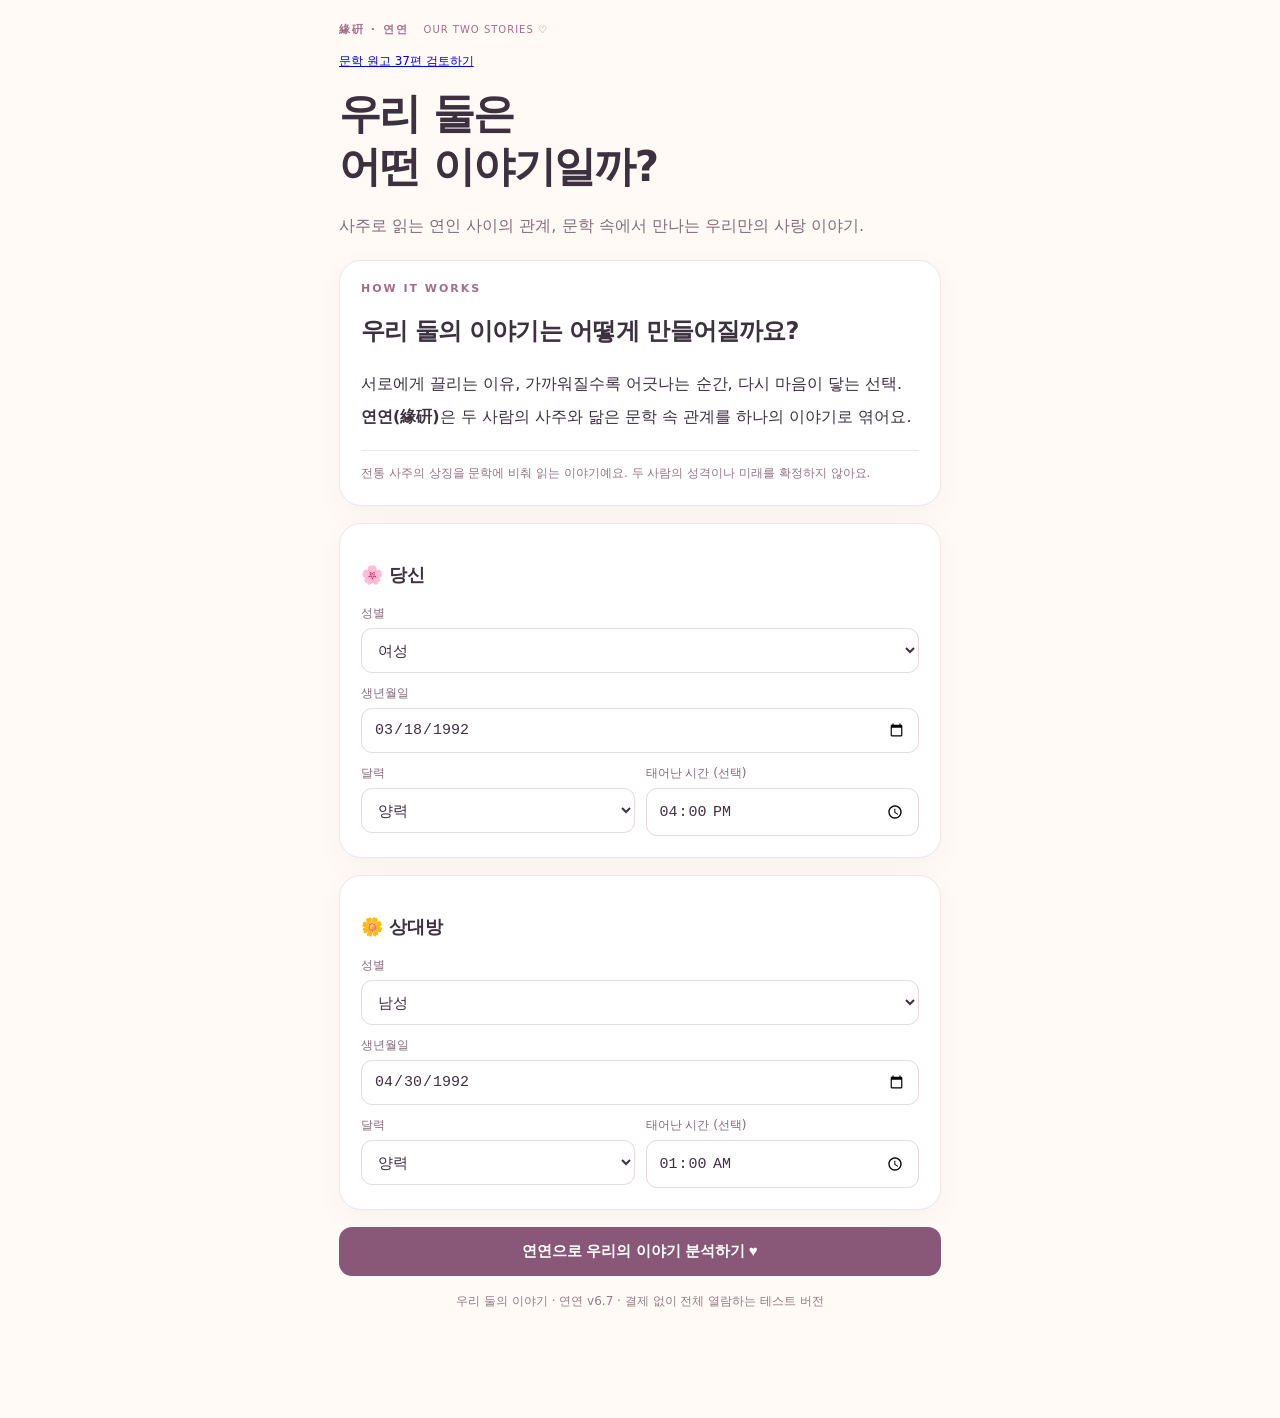
==== index.html @ 3a27073a "Use the November 19 morning snapshot for restoration review Exact file tree of 8f8e272, the last com" ====
<!DOCTYPE html>
<html lang="ko"><head><meta charset="utf-8"/><meta content="width=device-width,initial-scale=1" name="viewport"/><title>우리 둘의 이야기 — 문학으로 만나는 사주 궁합</title><style>
:root{font-family:system-ui,-apple-system,'Apple SD Gothic Neo','Malgun Gothic',sans-serif;color:#3d3140;background:#fffaf6}*{box-sizing:border-box}body{margin:0}main{max-width:640px;margin:auto;padding:22px 19px 90px}.eyebrow{font-size:11px;letter-spacing:.18em;color:#a26e88;font-weight:850}h1{font-size:clamp(31px,7vw,42px);letter-spacing:-1.6px;line-height:1.28;margin:13px 0}h2{font-size:24px;letter-spacing:-.8px;line-height:1.4}h3{font-size:18px}p{line-height:2.05;word-break:keep-all}.subtitle{color:#826d79}.card{background:#fff;border:1px solid #f2e4e6;border-radius:22px;padding:21px;margin:17px 0;box-shadow:0 8px 28px #7448570b}.twocol{display:grid;grid-template-columns:1fr 1fr;gap:11px}label{display:block;font-size:12px;color:#846b79;margin:12px 0 6px}input,select{width:100%;min-width:0;padding:12px;border:1px solid #e9d8df;border-radius:11px;background:white;color:#403040;font-size:15px}button{border:0;cursor:pointer;border-radius:13px;padding:15px;font-weight:800;font-size:15px}.primary{background:#895777;color:#fff;width:100%}.secondary{background:#f4e8ef;color:#744960}.hide{display:none!important}.tag{display:inline-block;background:#fce6ef;color:#965979;border-radius:22px;padding:7px 13px;font-size:12px;font-weight:800}.chapter{color:#ae7993;font-size:12px;font-weight:900;letter-spacing:.11em;margin-top:14px}.section{border-bottom:1px solid #efdee5;padding:27px 0 23px}.section h2{margin:12px 0 18px}.prose{white-space:normal;line-height:2.05;font-size:15px;color:#493a47}.prose p{margin:0 0 19px}.prose strong{color:#8b4c6b}.prose .subhead{font-weight:850;color:#794e66;font-size:17px;margin:25px 0 8px}.hero{display:block;width:100%;height:auto;border-radius:24px;box-shadow:0 12px 34px #71465724}.art-grid{display:grid;grid-template-columns:1fr 1fr;gap:13px}.art-grid img{width:100%;border-radius:14px;display:block}.art-grid a{display:block;margin-top:9px;background:#f5e6ed;border-radius:12px;padding:12px 7px;text-align:center;text-decoration:none;color:#754662;font-weight:800;font-size:13px}.art-grid figcaption{font-size:12px;color:#8e7381;margin-top:6px;text-align:center}.art-grid figure{margin:0}.quote{font-size:21px;font-weight:850;line-height:1.65;color:#895875}.muted{font-size:12px;color:#917d87}.error{color:#b52b55;font-size:13px}.center{text-align:center}.questions p{background:#fff1f4;padding:13px 15px;border-radius:12px}.divider{height:1px;background:#efdee5;margin:20px 0}.pillars{font-size:13px;color:#80556e;background:#fff1f4;padding:13px;border-radius:12px;line-height:1.7}#result{animation:appear .3s ease}@keyframes appear{from{opacity:.1;transform:translateY(10px)}to{opacity:1;transform:translateY(0)}}@media(max-width:360px){.twocol{grid-template-columns:1fr}}
.blur-teaser{position:relative;max-height:172px;overflow:hidden;margin:12px 8px -22px;padding:20px 20px 45px;filter:blur(4px);opacity:.65;pointer-events:none;user-select:none}.blur-teaser:after{content:"";position:absolute;inset:55% 0 0;background:linear-gradient(transparent,#fff7fa)}#paywall{position:relative;z-index:1;box-shadow:0 -8px 28px #fff7fa}
/* 짧은 문장, 두괄식, 읽기 쉬운 강조 */
.prose{font-size:16px;line-height:1.82}.prose p{margin-bottom:17px}.prose strong{font-size:1em;color:#783e5e;font-weight:650}.prose .subhead{display:block;font-size:20px;line-height:1.5;color:#763b5c;margin:27px 0 9px}.section{padding:25px 0}.section h2{font-size:25px;line-height:1.35}.preview-hook{font-size:18px;font-weight:650;color:#8b4d70;line-height:1.7;margin:20px 2px 15px}.quote{font-size:20px}.blur-teaser{max-height:145px;filter:blur(5px)}

.brand-small{font-size:10px;font-weight:500;letter-spacing:.1em;margin-left:9px}.advisor{font-size:12px;line-height:1.8;color:#927584;border-top:1px solid #f1e5e9;padding-top:12px;margin-bottom:0}.prose strong{font-weight:650!important;font-size:1em!important}.prose .subhead{font-weight:750!important}.preview-hook strong{font-weight:750}.loading-overlay{position:fixed;inset:0;z-index:100;background:rgba(255,250,246,.98);display:flex;align-items:center;justify-content:center;padding:28px}.loading-box{text-align:center;width:min(100%,400px)}.loading-seal{font-size:48px;color:#87526f;letter-spacing:.08em;animation:sealPulse 1.6s ease-in-out infinite}.loading-title{font-size:25px;line-height:1.5;color:#493041;margin:22px 0 26px}.loading-steps{text-align:left;margin:auto;max-width:330px}.loading-step{padding:13px 16px;border-radius:13px;margin:8px 0;background:#f6edf0;color:#a18b97;transition:all .3s}.loading-step.active{background:#f5dfe9;color:#78415f;font-weight:700}.loading-step.done{color:#76576b}.loading-step.done:before{content:'✓ ';color:#9d547b}.loading-step.active:before{content:'◌ ';animation:sealPulse 1s infinite}.loading-step:not(.active):not(.done):before{content:'· '}.loading-note{font-size:12px;color:#987e8d;margin-top:25px}@keyframes sealPulse{0%,100%{opacity:.5;transform:scale(.97)}50%{opacity:1;transform:scale(1.03)}}@media(prefers-reduced-motion:reduce){.loading-seal,.loading-step.active:before{animation:none}}

#plotDialog{box-sizing:border-box;width:min(560px,calc(100vw - 28px));max-height:80dvh;padding:0;border:1px solid #dbcbd5;border-radius:18px;color:#483b43;background:#fffaf7;box-shadow:0 18px 60px #38223240;overflow:hidden}
#plotDialog::backdrop{background:#30222b80}
.plot-header{display:flex;align-items:center;gap:12px;padding:14px 18px;border-bottom:1px solid #eadfe5}
.plot-header h2{font-size:18px;flex:1;margin:0}
#plotClose{width:auto;min-width:44px;min-height:44px;margin:0;padding:8px 12px;font-size:15px}
#plotBody{overflow:auto;max-height:calc(80dvh - 84px);padding:8px 20px 20px;overscroll-behavior:contain;font-size:15px;line-height:1.85}
#plotOpen{width:auto;min-height:44px;padding:9px 14px;margin:0 0 18px;font-size:14px;background:#f3e9ef;color:#714e66;border:1px solid #dfcfd9}
#plotOpen:focus-visible,#plotClose:focus-visible{outline:3px solid #88668d;outline-offset:3px}
</style><style>
/* Chapter-by-chapter reading mode */
#premiumReport.reading-mode>.section[data-report-chapter]{display:none}
#premiumReport.reading-mode>.section[data-report-chapter].chapter-visible{display:block}
#premiumReport.reading-mode>.section[data-report-chapter] .prose{font-size:15px}
#chapterReaderNav{display:none;margin:16px 0 28px}
#premiumReport.reading-mode #chapterReaderNav{display:block}
.reader-progress{display:flex;gap:6px;margin:13px 0 20px}
.reader-progress i{height:5px;flex:1;border-radius:9px;background:#e9dfe5}
.reader-progress i.current{background:#c47a9e}
.reader-intro{background:linear-gradient(125deg,#fff0e7,#e9eefb);border-radius:18px;padding:19px;margin-bottom:19px}
.reader-intro h3{word-break:keep-all;margin:5px 0 8px;font-size:21px;line-height:1.45;letter-spacing:-.035em}
.reader-intro p{font-size:14px;line-height:1.7;margin:0}
.reader-art{display:block;width:100%;height:260px;border:0;border-radius:16px;background:#f7ecf1;margin:12px 0}
.reader-buttons{display:flex;gap:10px;justify-content:space-between;margin-top:18px}
.reader-buttons button{border:1px solid #e8d6df;border-radius:13px;padding:13px 17px;background:white;color:#67465d;font-weight:750;cursor:pointer}
.reader-buttons button:last-child{background:#503748;color:white}
.reader-buttons button:disabled{opacity:.35}
@media(max-width:500px){.reader-art{height:240px}}
</style><style>
#premiumReport.reading-mode:not([data-final-chapter='true']) [data-final-only='true']{display:none!important}
#premiumReport .final-chapter-extra{margin:28px 0 0;padding:24px 0 0;border-top:1px solid #e9dce4}
#premiumReport .final-chapter-extra .questions{margin-top:12px}
#premiumReport .final-chapter-extra h2{font-size:20px}
#premiumReport #ending{margin-top:30px}
</style><style>#chapterReaderBottom{display:none;margin:26px 0 16px;padding:20px 0;border-top:1px solid #e9dce4}#premiumReport.reading-mode #chapterReaderBottom{display:block}.reader-bottom-count{text-align:center;font-size:12px;color:#987e8d;letter-spacing:.15em}.reader-buttons button:focus-visible{outline:3px solid #c47a9e;outline-offset:3px}</style></head><body><main><div class="eyebrow">緣硏 · 연연 <span class="brand-small">OUR TWO STORIES ♡</span></div><section id="formSection"><p class="muted"><a href="/manuscripts">문학 원고 37편 검토하기</a></p><h1>우리 둘은<br/>어떤 이야기일까?</h1><p class="subtitle">사주로 읽는 연인 사이의 관계, 문학 속에서 만나는 우리만의 사랑 이야기.</p><section class="card" id="howItWorks"><div class="eyebrow">HOW IT WORKS</div><h2>우리 둘의 이야기는 어떻게 만들어질까요?</h2><p>서로에게 끌리는 이유, 가까워질수록 어긋나는 순간, 다시 마음이 닿는 선택. <strong>연연(緣硏)</strong>은 두 사람의 사주와 닮은 문학 속 관계를 하나의 이야기로 엮어요.</p><p class="advisor">전통 사주의 상징을 문학에 비춰 읽는 이야기예요. 두 사람의 성격이나 미래를 확정하지 않아요.</p></section><form id="matchForm"><div class="card"><h3>🌸 당신</h3><label>성별</label><select name="a_gender" required><option value="female">여성</option><option value="male">남성</option><option value="other">기타 / 응답하지 않음</option></select><label>생년월일</label><input name="a_date" required="" type="date" value="1992-03-18"/><div class="twocol"><div><label>달력</label><select name="a_calendar"><option value="solar">양력</option><option value="lunar">음력</option></select></div><div><label>태어난 시간 (선택)</label><input name="a_time" type="time" value="16:00"/></div></div></div><div class="card"><h3>🌼 상대방</h3><label>성별</label><select name="b_gender" required><option value="male">남성</option><option value="female">여성</option><option value="other">기타 / 응답하지 않음</option></select><label>생년월일</label><input name="b_date" required="" type="date" value="1992-04-30"/><div class="twocol"><div><label>달력</label><select name="b_calendar"><option value="solar">양력</option><option value="lunar">음력</option></select></div><div><label>태어난 시간 (선택)</label><input name="b_time" type="time" value="01:00"/></div></div></div><button class="primary" id="submit">연연으로 우리의 이야기 분석하기 ♥</button><p class="error" id="error"></p></form></section><section class="hide" id="result"><span class="tag">우리 둘의 이야기 · 무료 미리보기</span><h1>두 사람의 관계는<br/><span id="pairName"></span>을 닮았어요.</h1><div class="hide" id="heroWrap"><img alt="" class="hero" id="heroArt"/></div><p class="muted hide" id="heroNotice" role="status"></p><p class="quote" id="tagline"></p><p class="preview-hook" id="previewStory"></p><div class="blur-teaser" id="blurTeaser" aria-hidden="true"><h2>그들이 놓친 것, 우리가 배울 것</h2><p>같이 있고 싶은 마음은 같은데, 원하는 저녁은 다를 때. 서로의 바람이 만나는 자리는 어디일까요?</p><p>두 사람이 마음을 표현하는 방식에는 서로 다른 리듬이 숨어 있어요. 누가 먼저 다가가고, 누가 조금 더 시간을 필요로 하는지…</p></div><div class="card center" id="paywall"><span class="tag">PREMIUM REPORT</span><h2>끌림부터 갈등, 그다음의 선택까지</h2><p>왜 두 사람이 이 커플을 닮았는지, 그리고 다른 결말을 만들려면 무엇이 필요한지.</p><p class="quote">5,000원</p><button class="primary" id="payButton" type="button">5,000원 결제하고 전체 보기 (테스트 무료)</button><p class="muted">테스트 버전 · 실제 결제 없이 버튼을 누르면 전체 리포트가 바로 열립니다.</p><p class="error" id="payNotice" role="status"></p></div><div class="hide" id="premiumReport"><span class="tag">PREMIUM REPORT · 전체 리포트</span><div class="section"><div class="chapter">CHAPTER 01 · 우리가 닮은 이유</div><h2>당신과 상대방은 누구를 닮았을까?</h2><div class="prose" id="roles"></div></div><div class="section"><div class="chapter">CHAPTER 02 · 그들의 이야기</div><h2>그들은 어떤 이야기를 남겼을까?</h2><div class="prose" id="story"></div></div><div class="section"><div class="chapter">CHAPTER 03 · 두 사주가 만나는 자리</div><h2>각자의 마음이 서로에게 닿는 방식</h2><div class="prose" id="sajuA"></div></div><div class="section"><div class="chapter">CHAPTER 04 · 그들이 놓친 것</div><h2>가까운 사이, 서로 다른 두려움</h2><div class="prose" id="crisis"></div></div><div class="section"><div class="chapter">CHAPTER 05 · 우리의 일상이라면</div><h2>“우리도 이런 적 있지 않아?”</h2><div class="prose" id="scene"></div></div><div class="section"><div class="chapter">CHAPTER 06 · 다른 결말을 쓰는 법</div><h2>우리만의 다음 장면</h2><div class="prose" id="tip"></div><p class="quote" id="ending"></p></div><div class="section"><div class="chapter">BONUS · 오늘 나눌 질문</div><div class="questions" id="questions"></div></div><div class="section hide" id="artSection"><div class="chapter">BONUS · 커플 일러스트 카드</div><h2>우리 둘의 커플 카드 ♡</h2><p class="subtitle" id="artNotice" role="status"></p><div class="art-grid">
<figure><img alt="" loading="lazy"/><figcaption>문구 있는 카드 · SNS 공유용</figcaption><a download>이미지 저장</a></figure>
<figure><img alt="" loading="lazy"/><figcaption>문구 없는 카드 · 프로필용</figcaption><a download>이미지 저장</a></figure>
</div></div></div><div class="card center"><button class="secondary" id="back">다른 생일로 다시 보기</button></div></section><div class="loading-overlay hide" id="analysisLoading" role="status" aria-live="polite" aria-label="관계 분석 중"><div class="loading-box"><div class="loading-seal">緣硏</div><h2 class="loading-title">두 사람의 이야기를<br>찾고 있어요…</h2><div class="loading-steps"><div class="loading-step" id="step0">두 사람의 사주를 살펴보고 있어요</div><div class="loading-step" id="step1">서로 다른 기운의 만남을 읽고 있어요</div><div class="loading-step" id="step2">닮은 문학 속 커플을 찾고 있어요</div></div><p class="loading-note">잠시만 기다려 주세요 ♡</p></div></div><p class="muted center">우리 둘의 이야기 · 연연 v6.7 · 결제 없이 전체 열람하는 테스트 버전</p></main><dialog id="plotDialog" aria-labelledby="plotTitle"><div class="plot-header"><h2 id="plotTitle">《오만과 편견》 줄거리</h2><button id="plotClose" type="button" aria-label="줄거리 창 닫기" autofocus>닫기 ×</button></div><div id="plotBody" class="prose" tabindex="0" aria-label="작품 줄거리 본문"></div></dialog><script>
const $=id=>document.getElementById(id);
const escapeHTML=s=>String(s||'').replace(/[&<>"']/g,c=>({'&':'&amp;','<':'&lt;','>':'&gt;','"':'&quot;',"'":'&#39;'}[c]));
function renderProse(s){return String(s||'').split(/\n\n+/).map(part=>{let safe=escapeHTML(part).replace(/\*\*(.+?)\*\*/g,'<strong>$1</strong>');if(safe.startsWith('◆ ')){const end=safe.indexOf('\n');safe='<span class="subhead">'+safe.slice(2,end<0?undefined:end)+'</span>'+(end<0?'':safe.slice(end+1));}return '<p>'+safe.replace(/\n/g,'<br>')+'</p>'}).join('')}
// Hangul syllables encode the final consonant in the remainder modulo 28.
// Names without a final Hangul syllable (including empty names) use the vowel form.
function koreanParticle(name, consonant, vowel){
 const last=String(name||'').trim().normalize('NFC').slice(-1).charCodeAt(0);
 return last>=0xAC00&&last<=0xD7A3&&(last-0xAC00)%28!==0?consonant:vowel;
}
function fillPairName(name){
 $('pairName').textContent=name;
 $('pairName').nextSibling.textContent=koreanParticle(name,'을','를')+' 닮았어요.';
}
const reportLayoutIds=['roles','story','sajuA','crisis','scene','tip'];
const originalReportLayout=reportLayoutIds.map(id=>{const section=$(id).closest('.section');return {section,chapter:section.querySelector('.chapter').textContent,title:section.querySelector('h2').textContent}});
function setReportChapters(chapters){
 const keys={roles:'roles',story:'story',saju_a:'sajuA',crisis:'crisis',tip:'tip'};
 originalReportLayout.forEach(({section,chapter,title})=>{section.classList.remove('hide');section.querySelector('.chapter').textContent=chapter;section.querySelector('h2').textContent=title});
 if(!chapters){const name=$('pairName').textContent;$('story').closest('.section').querySelector('h2').textContent=name+koreanParticle(name,'은','는')+' 어떤 이야기를 남겼을까?';return;}
 originalReportLayout.forEach(({section})=>section.classList.add('hide'));
 chapters.forEach((chapter,i)=>{const id=keys[chapter.key];if(!id)return;const section=$(id).closest('.section');section.classList.remove('hide');section.querySelector('.chapter').textContent='CHAPTER '+String(i+1).padStart(2,'0');section.querySelector('h2').textContent=chapter.title});
}
function arrangeFinalChapter(){
 const tip=$('tip').closest('.section');
 const questions=$('questions').closest('.final-chapter-extra')||$('questions').closest('.section');
 const art=$('artSection');
 if(!tip||!questions||!art)return;
 for(const section of [questions,art]){
   section.classList.remove('section');
   section.classList.add('final-chapter-extra');
   section.setAttribute('data-final-only','true');
   section.querySelector('.chapter')?.remove();
   if(section.parentElement!==tip)tip.appendChild(section);
 }
 const ending=$('ending');
 if(ending&&ending.parentElement!==tip)tip.appendChild(ending);
}
function setupPreviewArt(couple, art){
 const image=$('heroArt');
 const wrap=$('heroWrap');
 const notice=$('heroNotice');
 wrap.classList.toggle('hide',!art);
 notice.classList.toggle('hide',!!art);
 notice.textContent=couple.name+' 일러스트는 준비 중이에요.';
 image.alt=couple.name+' 일러스트';
 image.onerror=()=>{
   wrap.classList.add('hide');
   notice.textContent='일러스트를 불러오지 못했어요.';
   notice.classList.remove('hide');
 };
 if(art)image.src=art.title;
 else image.removeAttribute('src');
}
function setupCoupleCard(couple, art){
 const section=$('artSection');
 const grid=section.querySelector('.art-grid');
 const notice=$('artNotice');
 section.classList.remove('hide');
 grid.classList.toggle('hide',!art);
 notice.textContent=art?'문구가 있는 카드와 없는 카드를 각각 저장할 수 있어요.':couple.name+' 일러스트 카드는 준비 중이에요.';
 for(const [index, figure] of [...grid.querySelectorAll('figure')].entries()){
   const image=figure.querySelector('img');
   const download=figure.querySelector('a');
   const variant=index===0?'문구 있음':'문구 없음';
   const url=art?.[index===0?'title':'plain'];
   image.alt=couple.name+' 카드 · '+variant;
   figure.classList.remove('hide');
   image.onerror=()=>{
     figure.classList.add('hide');
     notice.textContent='카드 일부를 불러오지 못했어요. 새로고침한 뒤 다시 시도해 주세요.';
   };
   if(url){
     download.href=url;
     download.download=couple.name+'_'+variant+'.png';
     image.src=url;
   }else{
     image.removeAttribute('src');
     download.removeAttribute('href');
   }
 }
}
const plotOpen=document.createElement('button');plotOpen.id='plotOpen';plotOpen.type='button';plotOpen.textContent='작품 줄거리 보기';plotOpen.className='hide';plotOpen.setAttribute('aria-haspopup','dialog');plotOpen.setAttribute('aria-controls','plotDialog');
$('roles').before(plotOpen);
let plotScrollOverflow=null;
function restorePlotFocus(){if(plotScrollOverflow===null)return;document.body.style.overflow=plotScrollOverflow;plotScrollOverflow=null;if(!plotOpen.classList.contains('hide'))plotOpen.focus({preventScroll:true});}
function closePlot(){if(!$('plotDialog').open)return;$('plotDialog').close();restorePlotFocus();}
plotOpen.addEventListener('click',()=>{plotScrollOverflow=document.body.style.overflow;document.body.style.overflow='hidden';$('plotDialog').showModal();$('plotBody').scrollTop=0;});
$('plotClose').addEventListener('click',closePlot);
$('plotDialog').addEventListener('cancel',event=>{event.preventDefault();closePlot();});
$('plotDialog').addEventListener('click',event=>{if(event.target!==$('plotDialog'))return;const r=$('plotDialog').getBoundingClientRect();if(event.clientX<r.left||event.clientX>r.right||event.clientY<r.top||event.clientY>r.bottom)closePlot();});
$('plotDialog').addEventListener('keydown',event=>{if(event.key!=='Tab')return;const first=$('plotClose'),last=$('plotBody');if(event.shiftKey&&document.activeElement===first){event.preventDefault();last.focus();}else if(!event.shiftKey&&document.activeElement===last){event.preventDefault();first.focus();}});
$('plotDialog').addEventListener('close',()=>{if(!$('plotDialog').open)restorePlotFocus();});
function setPlot(plot){if($('plotDialog').open)closePlot();plotOpen.classList.toggle('hide',!plot);$('plotBody').innerHTML=plot?renderProse(plot.body):'';$('plotTitle').textContent=plot?.title||'작품 줄거리';}
function fill(x){setPlot(x.plot);document.querySelector('#result>.tag').textContent='우리 둘의 이야기 · 전체 리포트';window.__yeonyeonFullChart=!!x.chart_evidence;setReportChapters(x.chapters);for(const [id,key] of [['story','story'],['sajuA','saju_a'],['roles','roles'],['crisis','crisis'],['scene','scene'],['tip','tip']])$(id).innerHTML=renderProse(x[key]);$('ending').innerHTML=renderProse(x.ending||'');$('questions').replaceChildren();for(const q of x.questions||[]){const p=document.createElement('p');p.textContent='♥ '+q;$('questions').append(p)}}

// Every result describes a romantic couple; friendship archetypes describe relational dynamics.
function setRelationshipCopy(couple){
 $('blurTeaser').querySelector('h2').textContent='그들이 놓친 것, 우리가 배울 것';
 $('blurTeaser').querySelectorAll('p')[1].textContent='연인 사이에도 서로 다른 리듬이 숨어 있어요. 함께 문제를 풀고, 서로를 지지하며, 마음을 표현하는 방식이 어떻게 다른지…';
}
const defaultBlur = $('blurTeaser').querySelector('p').textContent;
function fillPreview(x){
 $('blurTeaser').querySelector('p').textContent=x.story_excerpt||defaultBlur;
$('tagline').textContent=x.tagline||'';$('previewStory').innerHTML=renderProse(x.teaser||'');}
let lastPayload=null;
const wait=ms=>new Promise(resolve=>setTimeout(resolve,ms));
let loadingTimer=null;
function showAnalysisLoading(){
 $('analysisLoading').classList.remove('hide');
 const steps=[0,1,2].map(i=>$('step'+i));let n=0;
 const update=()=>steps.forEach((el,i)=>{el.classList.toggle('done',i<n);el.classList.toggle('active',i===n)});
 update();loadingTimer=setInterval(()=>{n=Math.min(n+1,2);update()},720);
}
function hideAnalysisLoading(){clearInterval(loadingTimer);$('analysisLoading').classList.add('hide')}

$('payButton').addEventListener('click',async()=>{if(!lastPayload)return;const btn=$('payButton');btn.disabled=true;btn.textContent='전체 리포트를 준비하고 있어요…';$('payNotice').textContent='';try{const r=await fetch('/api/test-unlock',{method:'POST',headers:{'Content-Type':'application/json'},body:JSON.stringify(lastPayload)});const d=await r.json();if(!r.ok)throw Error(d.error||'다시 시도해 주세요');fill(d.full_report);setRelationshipCopy(d.couple);setupCoupleCard(d.couple,d.art);$('premiumReport').classList.remove('hide');arrangeFinalChapter();window.yeonyeonInitReader(d.couple);$('paywall').classList.add('hide');$('blurTeaser').classList.add('hide');$('premiumReport').scrollIntoView({behavior:'smooth',block:'start'});}catch(e){$('payNotice').textContent=e.message;}finally{btn.disabled=false;btn.textContent='5,000원 결제하고 전체 보기 (테스트 무료)';}});
$('matchForm').addEventListener('submit',async e=>{e.preventDefault();$('error').textContent='';$('submit').disabled=true;$('submit').textContent='분석 중…';showAnalysisLoading();const started=Date.now();const f=new FormData(e.target),p=k=>({date:f.get(k+'_date'),calendar:f.get(k+'_calendar'),time:f.get(k+'_time'),gender:f.get(k+'_gender')});try{const r=await fetch('/api/match',{method:'POST',headers:{'Content-Type':'application/json'},body:JSON.stringify({a:p('a'),b:p('b')})});const d=await r.json();if(!r.ok)throw Error(d.error||'잠시 후 다시 시도해 주세요');await wait(Math.max(0,2000-(Date.now()-started)));lastPayload={a:p('a'),b:p('b')};$('premiumReport').classList.add('hide');$('paywall').classList.remove('hide');$('blurTeaser').classList.remove('hide');fillPreview(d.preview);document.querySelector('#result>.tag').textContent='우리 둘의 이야기 · 무료 미리보기';fillPairName(d.couple.name);setRelationshipCopy(d.couple);setupPreviewArt(d.couple,d.art);$('formSection').classList.add('hide');$('result').classList.remove('hide');window.scrollTo(0,0)}catch(err){$('error').textContent=err.message}finally{hideAnalysisLoading();$('submit').disabled=false;$('submit').textContent='연연으로 우리의 이야기 분석하기 ♥'}});
$('back').onclick=()=>{lastPayload=null;$('premiumReport').classList.add('hide');$('paywall').classList.remove('hide');$('blurTeaser').classList.remove('hide');$('result').classList.add('hide');$('formSection').classList.remove('hide');window.scrollTo(0,0)};
for(const im of document.querySelectorAll('img'))im.addEventListener('error',()=>{$('imageError').classList.remove('hide')});
</script><script>
(function(){
const meta=[
["사랑을 움직이는 사람, 사랑을 머물게 하는 사람","서로 다른 사랑의 언어가 만나는 첫 장면이에요."],
["서로 다른 두 마음이 가까워졌어요","작은 친절이 사랑으로 자라는 이야기예요."],
["다르기에 새로운 풍경이 피어나요","병화와 계수의 차이에서 발견하는 매력이에요."],
["같은 마음도 다른 속도로 전해져요","서로의 행동을 다르게 받아들이는 순간이에요."],
["우리의 다음 장면은 우리가 만들어요","서로를 바꾸지 않고도 함께 성장할 수 있어요."]
];
let active=0,sections=[];let currentChapterTitles=[];
function show(i){
 active=Math.max(0,Math.min(sections.length-1,i));
 sections.forEach((el,n)=>el.classList.toggle('chapter-visible',n===active));
 document.getElementById('premiumReport').dataset.activeChapter=String(active+1);
 document.getElementById('premiumReport').dataset.finalChapter=String(active===sections.length-1);
 const nav=document.getElementById('chapterReaderNav');
 nav.querySelector('.reader-count').textContent='CHAPTER '+String(active+1).padStart(2,'0')+' / '+String(sections.length).padStart(2,'0');
 nav.querySelector('.reader-progress').innerHTML=sections.map((_,n)=>'<i class="'+(n<=active?'current':'')+'"></i>').join('');
 nav.querySelector('.reader-title').textContent=currentChapterTitles[active]||meta[active]?.[0]||'우리 둘의 이야기';
 nav.querySelector('.reader-summary').textContent=window.__yeonyeonIsC06?(meta[active]?.[1]||''):'';
 nav.querySelector('.reader-intro').classList.toggle('hide',!!window.__yeonyeonFullChart);
 const art=nav.querySelector('.reader-art');
 art.style.display=window.__yeonyeonIsC06?'block':'none';
 if(window.__yeonyeonIsC06)art.src='/preview?embed=1&chapter='+active;
 nav.querySelector('.reader-prev').disabled=active===0;
 nav.querySelector('.reader-next').disabled=active===sections.length-1;
 nav.querySelector('.reader-next').textContent=active===sections.length-1?'마지막 장':'다음 장 →';
 const bottom=document.getElementById('chapterReaderBottom');
 if(bottom){bottom.querySelector('.reader-bottom-count').textContent=(active+1)+' / '+sections.length;bottom.querySelector('.reader-prev').disabled=active===0;bottom.querySelector('.reader-next').disabled=active===sections.length-1;bottom.querySelector('.reader-next').textContent=active===sections.length-1?'이야기 끝':'다음 장 →';}
 if(!document.getElementById('premiumReport').classList.contains('hide'))nav.scrollIntoView({behavior:'smooth',block:'start'});
}
window.yeonyeonInitReader=function(couple){
 const root=document.getElementById('premiumReport');window.__yeonyeonIsC06=couple?.id==='c06'&&!window.__yeonyeonFullChart;
 sections=[...root.querySelectorAll('.section')].filter(el=>!el.classList.contains('hide')&&el.querySelector('.chapter')?.textContent.startsWith('CHAPTER'));
 root.querySelectorAll('[data-report-chapter]').forEach(el=>{el.removeAttribute('data-report-chapter');el.classList.remove('chapter-visible')});
 sections.forEach(el=>el.setAttribute('data-report-chapter','true'));
 currentChapterTitles=sections.map(el=>el.querySelector('h2')?.textContent||'우리 둘의 이야기');
 let nav=document.getElementById('chapterReaderNav');
 if(!nav){nav=document.createElement('div');nav.id='chapterReaderNav';nav.innerHTML='<div class="reader-count eyebrow"></div><div class="reader-progress"></div><div class="reader-intro"><h3 class="reader-title"></h3><p class="reader-summary"></p></div><iframe class="reader-art" title="오행 캐릭터 관계 일러스트" loading="lazy"></iframe><div class="reader-buttons"><button class="reader-prev">← 이전 장</button><button class="reader-next">다음 장 →</button></div>';root.insertBefore(nav,root.querySelector('.section'));nav.querySelector('.reader-prev').onclick=()=>show(active-1);nav.querySelector('.reader-next').onclick=()=>show(active+1);}
 let bottom=document.getElementById('chapterReaderBottom');
 if(!bottom){bottom=document.createElement('div');bottom.id='chapterReaderBottom';bottom.innerHTML='<div class="reader-bottom-count"></div><div class="reader-buttons"><button type="button" class="reader-prev">← 이전 장</button><button type="button" class="reader-next">다음 장 →</button></div>';root.appendChild(bottom);bottom.querySelector('.reader-prev').onclick=()=>show(active-1);bottom.querySelector('.reader-next').onclick=()=>show(active+1);}
 root.classList.add('reading-mode');show(0);
};
})();
</script><script>
// Two public synthetic review cases; reports are recomputed by the real engine.
(async function(){
 const sample=new URLSearchParams(location.search).get('sample');
 if(!['c06-A','c06-B','c11-A','c11-B'].includes(sample))return;
 try{
  const r=await fetch('/api/'+sample.slice(0,3)+'-sample/'+sample.slice(-1));
  if(!r.ok)throw Error('비교 리포트를 불러오지 못했어요.');
  const d=await r.json();lastPayload=d.sample_payload;
  fillPairName(d.couple.name);fill(d.full_report);setupCoupleCard(d.couple,d.art);
  $('formSection').classList.add('hide');$('result').classList.remove('hide');
  $('paywall').classList.add('hide');$('blurTeaser').classList.add('hide');
  $('premiumReport').classList.remove('hide');arrangeFinalChapter();
  // The old fire/water sample illustration describes one fixed chart only.
  window.yeonyeonInitReader({...d.couple,id:d.couple.id+'-review'});
  const notice=document.createElement('p');notice.className='subtitle';notice.id='sampleNotice';
  notice.textContent='비교용 가상 입력 '+sample.slice(-1)+' · 당신 '+lastPayload.a.date+' '+lastPayload.a.time+' / 상대방 '+lastPayload.b.date+' '+lastPayload.b.time+' · 실제 청구 없는 테스트 리포트';
  $('premiumReport').prepend(notice);
 }catch(e){$('error').textContent=e.message;}
})();
$('back').addEventListener('click',()=>document.getElementById('sampleNotice')?.remove());
</script></body></html>
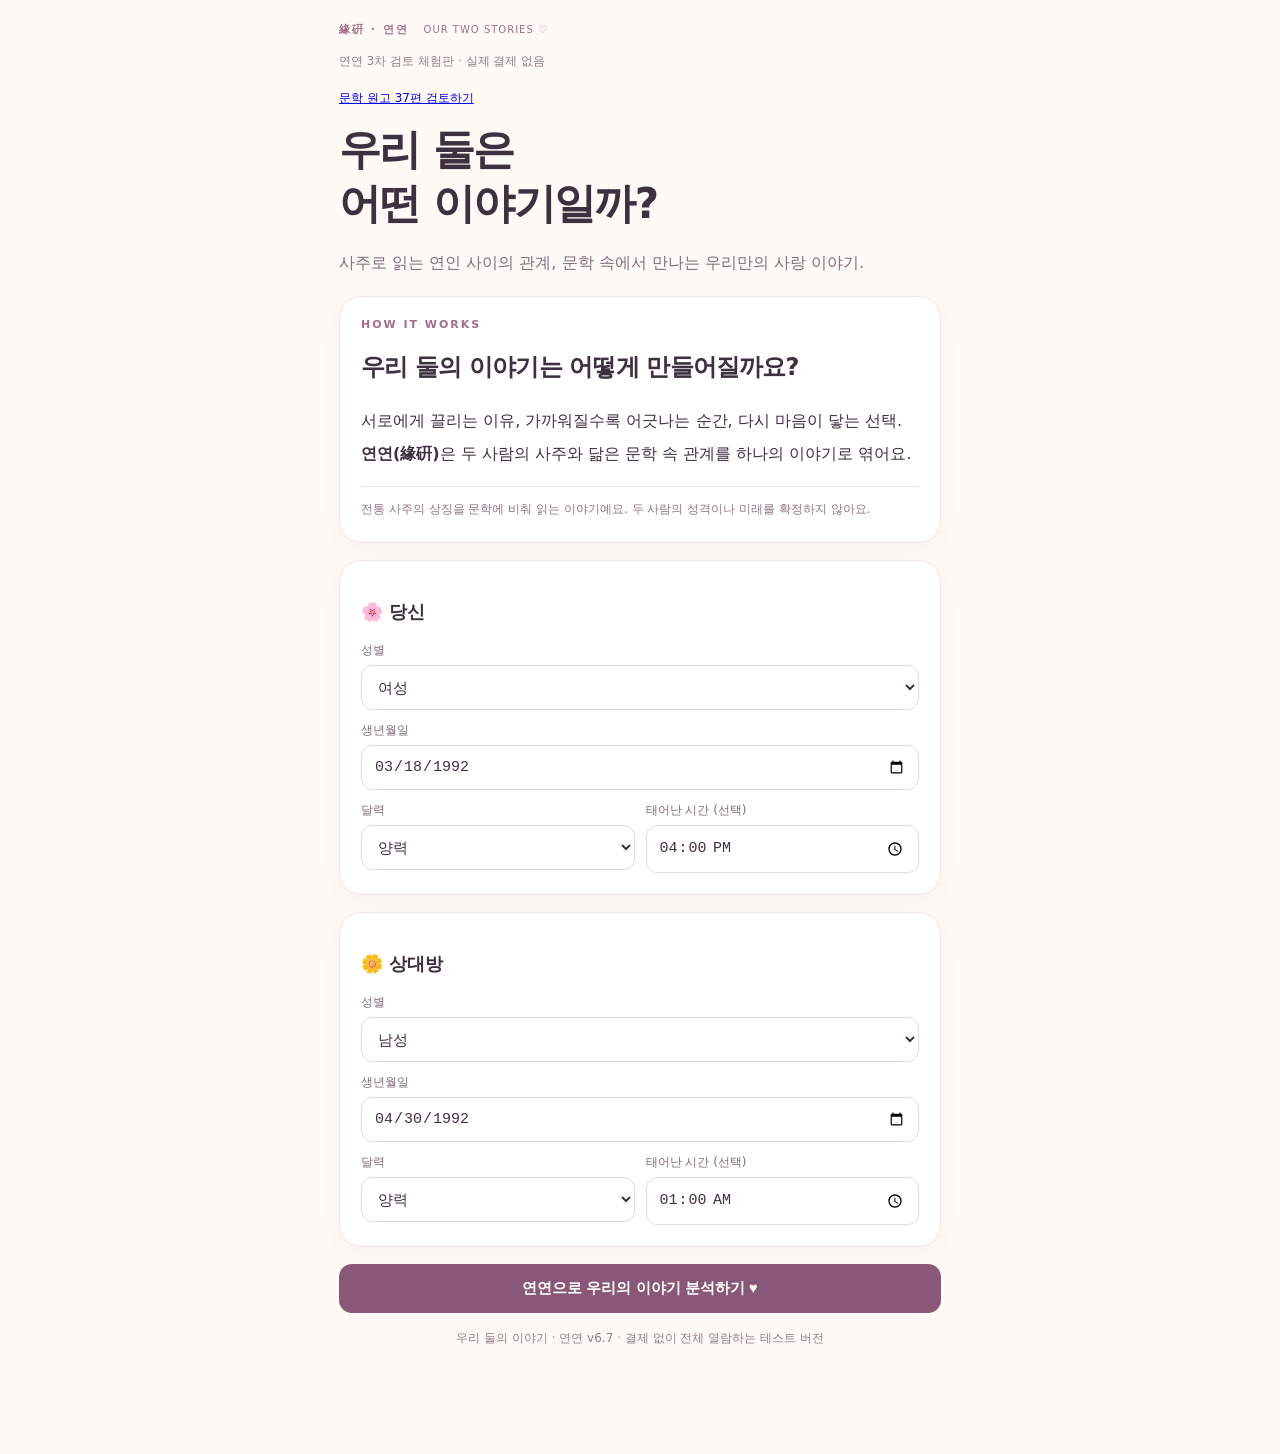
==== commit 7c94a15a: "Connect the editorial round three engine in a free product preview" ====
--- a/index.html
+++ b/index.html
@@ -20,6 +20,10 @@
 #premiumReport.reading-mode>.section[data-report-chapter]{display:none}
 #premiumReport.reading-mode>.section[data-report-chapter].chapter-visible{display:block}
 #premiumReport.reading-mode>.section[data-report-chapter] .prose{font-size:15px}
+#compatibilityReading{margin:16px 0 24px;padding:0 18px;overflow-wrap:anywhere}
+#compatibilityReading summary{cursor:pointer;padding:14px 0;line-height:1.45;font-weight:750;color:#67465d}
+#compatibilityReading h3{font-size:17px;line-height:1.45;word-break:keep-all;margin:20px 0 8px}
+#compatibilityReading .prose, #compatibilityReading .advisor{padding-bottom:12px}
 #chapterReaderNav{display:none;margin:16px 0 28px}
 #premiumReport.reading-mode #chapterReaderNav{display:block}
 .reader-progress{display:flex;gap:6px;margin:13px 0 20px}
@@ -40,7 +44,7 @@
 #premiumReport .final-chapter-extra .questions{margin-top:12px}
 #premiumReport .final-chapter-extra h2{font-size:20px}
 #premiumReport #ending{margin-top:30px}
-</style><style>#chapterReaderBottom{display:none;margin:26px 0 16px;padding:20px 0;border-top:1px solid #e9dce4}#premiumReport.reading-mode #chapterReaderBottom{display:block}.reader-bottom-count{text-align:center;font-size:12px;color:#987e8d;letter-spacing:.15em}.reader-buttons button:focus-visible{outline:3px solid #c47a9e;outline-offset:3px}</style></head><body><main><div class="eyebrow">緣硏 · 연연 <span class="brand-small">OUR TWO STORIES ♡</span></div><section id="formSection"><p class="muted"><a href="/manuscripts">문학 원고 37편 검토하기</a></p><h1>우리 둘은<br/>어떤 이야기일까?</h1><p class="subtitle">사주로 읽는 연인 사이의 관계, 문학 속에서 만나는 우리만의 사랑 이야기.</p><section class="card" id="howItWorks"><div class="eyebrow">HOW IT WORKS</div><h2>우리 둘의 이야기는 어떻게 만들어질까요?</h2><p>서로에게 끌리는 이유, 가까워질수록 어긋나는 순간, 다시 마음이 닿는 선택. <strong>연연(緣硏)</strong>은 두 사람의 사주와 닮은 문학 속 관계를 하나의 이야기로 엮어요.</p><p class="advisor">전통 사주의 상징을 문학에 비춰 읽는 이야기예요. 두 사람의 성격이나 미래를 확정하지 않아요.</p></section><form id="matchForm"><div class="card"><h3>🌸 당신</h3><label>성별</label><select name="a_gender" required><option value="female">여성</option><option value="male">남성</option><option value="other">기타 / 응답하지 않음</option></select><label>생년월일</label><input name="a_date" required="" type="date" value="1992-03-18"/><div class="twocol"><div><label>달력</label><select name="a_calendar"><option value="solar">양력</option><option value="lunar">음력</option></select></div><div><label>태어난 시간 (선택)</label><input name="a_time" type="time" value="16:00"/></div></div></div><div class="card"><h3>🌼 상대방</h3><label>성별</label><select name="b_gender" required><option value="male">남성</option><option value="female">여성</option><option value="other">기타 / 응답하지 않음</option></select><label>생년월일</label><input name="b_date" required="" type="date" value="1992-04-30"/><div class="twocol"><div><label>달력</label><select name="b_calendar"><option value="solar">양력</option><option value="lunar">음력</option></select></div><div><label>태어난 시간 (선택)</label><input name="b_time" type="time" value="01:00"/></div></div></div><button class="primary" id="submit">연연으로 우리의 이야기 분석하기 ♥</button><p class="error" id="error"></p></form></section><section class="hide" id="result"><span class="tag">우리 둘의 이야기 · 무료 미리보기</span><h1>두 사람의 관계는<br/><span id="pairName"></span>을 닮았어요.</h1><div class="hide" id="heroWrap"><img alt="" class="hero" id="heroArt"/></div><p class="muted hide" id="heroNotice" role="status"></p><p class="quote" id="tagline"></p><p class="preview-hook" id="previewStory"></p><div class="blur-teaser" id="blurTeaser" aria-hidden="true"><h2>그들이 놓친 것, 우리가 배울 것</h2><p>같이 있고 싶은 마음은 같은데, 원하는 저녁은 다를 때. 서로의 바람이 만나는 자리는 어디일까요?</p><p>두 사람이 마음을 표현하는 방식에는 서로 다른 리듬이 숨어 있어요. 누가 먼저 다가가고, 누가 조금 더 시간을 필요로 하는지…</p></div><div class="card center" id="paywall"><span class="tag">PREMIUM REPORT</span><h2>끌림부터 갈등, 그다음의 선택까지</h2><p>왜 두 사람이 이 커플을 닮았는지, 그리고 다른 결말을 만들려면 무엇이 필요한지.</p><p class="quote">5,000원</p><button class="primary" id="payButton" type="button">5,000원 결제하고 전체 보기 (테스트 무료)</button><p class="muted">테스트 버전 · 실제 결제 없이 버튼을 누르면 전체 리포트가 바로 열립니다.</p><p class="error" id="payNotice" role="status"></p></div><div class="hide" id="premiumReport"><span class="tag">PREMIUM REPORT · 전체 리포트</span><div class="section"><div class="chapter">CHAPTER 01 · 우리가 닮은 이유</div><h2>당신과 상대방은 누구를 닮았을까?</h2><div class="prose" id="roles"></div></div><div class="section"><div class="chapter">CHAPTER 02 · 그들의 이야기</div><h2>그들은 어떤 이야기를 남겼을까?</h2><div class="prose" id="story"></div></div><div class="section"><div class="chapter">CHAPTER 03 · 두 사주가 만나는 자리</div><h2>각자의 마음이 서로에게 닿는 방식</h2><div class="prose" id="sajuA"></div></div><div class="section"><div class="chapter">CHAPTER 04 · 그들이 놓친 것</div><h2>가까운 사이, 서로 다른 두려움</h2><div class="prose" id="crisis"></div></div><div class="section"><div class="chapter">CHAPTER 05 · 우리의 일상이라면</div><h2>“우리도 이런 적 있지 않아?”</h2><div class="prose" id="scene"></div></div><div class="section"><div class="chapter">CHAPTER 06 · 다른 결말을 쓰는 법</div><h2>우리만의 다음 장면</h2><div class="prose" id="tip"></div><p class="quote" id="ending"></p></div><div class="section"><div class="chapter">BONUS · 오늘 나눌 질문</div><div class="questions" id="questions"></div></div><div class="section hide" id="artSection"><div class="chapter">BONUS · 커플 일러스트 카드</div><h2>우리 둘의 커플 카드 ♡</h2><p class="subtitle" id="artNotice" role="status"></p><div class="art-grid">
+</style><style>#chapterReaderBottom{display:none;margin:26px 0 16px;padding:20px 0;border-top:1px solid #e9dce4}#premiumReport.reading-mode #chapterReaderBottom{display:block}.reader-bottom-count{text-align:center;font-size:12px;color:#987e8d;letter-spacing:.15em}.reader-buttons button:focus-visible{outline:3px solid #c47a9e;outline-offset:3px}</style><link rel="stylesheet" href="/report-glossary.css"><script src="/report-glossary.js"></script></head><body><main><div class="eyebrow">緣硏 · 연연 <span class="brand-small">OUR TWO STORIES ♡</span></div><p class="muted" role="status">연연 3차 검토 체험판 · 실제 결제 없음</p><section id="formSection"><p class="muted"><a href="/manuscripts">문학 원고 37편 검토하기</a></p><h1>우리 둘은<br/>어떤 이야기일까?</h1><p class="subtitle">사주로 읽는 연인 사이의 관계, 문학 속에서 만나는 우리만의 사랑 이야기.</p><section class="card" id="howItWorks"><div class="eyebrow">HOW IT WORKS</div><h2>우리 둘의 이야기는 어떻게 만들어질까요?</h2><p>서로에게 끌리는 이유, 가까워질수록 어긋나는 순간, 다시 마음이 닿는 선택. <strong>연연(緣硏)</strong>은 두 사람의 사주와 닮은 문학 속 관계를 하나의 이야기로 엮어요.</p><p class="advisor">전통 사주의 상징을 문학에 비춰 읽는 이야기예요. 두 사람의 성격이나 미래를 확정하지 않아요.</p></section><form id="matchForm"><div class="card"><h3>🌸 당신</h3><label>성별</label><select name="a_gender" required><option value="female">여성</option><option value="male">남성</option><option value="other">기타 / 응답하지 않음</option></select><label>생년월일</label><input name="a_date" required="" type="date" value="1992-03-18"/><div class="twocol"><div><label>달력</label><select name="a_calendar"><option value="solar">양력</option><option value="lunar">음력</option></select></div><div><label>태어난 시간 (선택)</label><input name="a_time" type="time" value="16:00"/></div></div></div><div class="card"><h3>🌼 상대방</h3><label>성별</label><select name="b_gender" required><option value="male">남성</option><option value="female">여성</option><option value="other">기타 / 응답하지 않음</option></select><label>생년월일</label><input name="b_date" required="" type="date" value="1992-04-30"/><div class="twocol"><div><label>달력</label><select name="b_calendar"><option value="solar">양력</option><option value="lunar">음력</option></select></div><div><label>태어난 시간 (선택)</label><input name="b_time" type="time" value="01:00"/></div></div></div><button class="primary" id="submit">연연으로 우리의 이야기 분석하기 ♥</button><p class="error" id="error"></p></form></section><section class="hide" id="result"><span class="tag">우리 둘의 이야기 · 무료 미리보기</span><h1>두 사람의 관계는<br/><span id="pairName"></span>을 닮았어요.</h1><div class="hide" id="heroWrap"><img alt="" class="hero" id="heroArt"/></div><p class="muted hide" id="heroNotice" role="status"></p><p class="quote" id="tagline"></p><p class="preview-hook" id="previewStory"></p><div class="blur-teaser" id="blurTeaser" aria-hidden="true"><h2>그들이 놓친 것, 우리가 배울 것</h2><p>같이 있고 싶은 마음은 같은데, 원하는 저녁은 다를 때. 서로의 바람이 만나는 자리는 어디일까요?</p><p>두 사람이 마음을 표현하는 방식에는 서로 다른 리듬이 숨어 있어요. 누가 먼저 다가가고, 누가 조금 더 시간을 필요로 하는지…</p></div><div class="card center" id="paywall"><span class="tag">PREMIUM REPORT</span><h2>끌림부터 갈등, 그다음의 선택까지</h2><p>왜 두 사람이 이 커플을 닮았는지, 그리고 다른 결말을 만들려면 무엇이 필요한지.</p><p class="quote">무료 체험</p><button class="primary" id="payButton" type="button">3차 리포트 무료로 열기</button><p class="muted">검토용 초안입니다. 버튼을 누르면 결제 없이 전체 리포트가 바로 열립니다.</p><p class="error" id="payNotice" role="status"></p></div><div class="hide" id="premiumReport"><span class="tag">PREMIUM REPORT · 전체 리포트</span><div class="section"><div class="chapter">CHAPTER 01 · 우리가 닮은 이유</div><h2>당신과 상대방은 누구를 닮았을까?</h2><div class="prose" id="roles"></div></div><div class="section"><div class="chapter">CHAPTER 02 · 그들의 이야기</div><h2>그들은 어떤 이야기를 남겼을까?</h2><div class="prose" id="story"></div></div><div class="section"><div class="chapter">CHAPTER 03 · 두 사주가 만나는 자리</div><h2>각자의 마음이 서로에게 닿는 방식</h2><div class="prose" id="sajuA"></div></div><div class="section"><div class="chapter">CHAPTER 04 · 그들이 놓친 것</div><h2>가까운 사이, 서로 다른 두려움</h2><div class="prose" id="crisis"></div></div><div class="section"><div class="chapter">CHAPTER 05 · 우리의 일상이라면</div><h2>“우리도 이런 적 있지 않아?”</h2><div class="prose" id="scene"></div></div><div class="section"><div class="chapter">CHAPTER 06 · 다른 결말을 쓰는 법</div><h2>우리만의 다음 장면</h2><div class="prose" id="tip"></div><p class="quote" id="ending"></p></div><div class="section"><div class="chapter">BONUS · 오늘 나눌 질문</div><div class="questions" id="questions"></div></div><div class="section hide" id="artSection"><div class="chapter">BONUS · 커플 일러스트 카드</div><h2>우리 둘의 커플 카드 ♡</h2><p class="subtitle" id="artNotice" role="status"></p><div class="art-grid">
 <figure><img alt="" loading="lazy"/><figcaption>문구 있는 카드 · SNS 공유용</figcaption><a download>이미지 저장</a></figure>
 <figure><img alt="" loading="lazy"/><figcaption>문구 없는 카드 · 프로필용</figcaption><a download>이미지 저장</a></figure>
 </div></div></div><div class="card center"><button class="secondary" id="back">다른 생일로 다시 보기</button></div></section><div class="loading-overlay hide" id="analysisLoading" role="status" aria-live="polite" aria-label="관계 분석 중"><div class="loading-box"><div class="loading-seal">緣硏</div><h2 class="loading-title">두 사람의 이야기를<br>찾고 있어요…</h2><div class="loading-steps"><div class="loading-step" id="step0">두 사람의 사주를 살펴보고 있어요</div><div class="loading-step" id="step1">서로 다른 기운의 만남을 읽고 있어요</div><div class="loading-step" id="step2">닮은 문학 속 커플을 찾고 있어요</div></div><p class="loading-note">잠시만 기다려 주세요 ♡</p></div></div><p class="muted center">우리 둘의 이야기 · 연연 v6.7 · 결제 없이 전체 열람하는 테스트 버전</p></main><dialog id="plotDialog" aria-labelledby="plotTitle"><div class="plot-header"><h2 id="plotTitle">《오만과 편견》 줄거리</h2><button id="plotClose" type="button" aria-label="줄거리 창 닫기" autofocus>닫기 ×</button></div><div id="plotBody" class="prose" tabindex="0" aria-label="작품 줄거리 본문"></div></dialog><script>
@@ -134,10 +138,38 @@
 $('plotClose').addEventListener('click',closePlot);
 $('plotDialog').addEventListener('cancel',event=>{event.preventDefault();closePlot();});
 $('plotDialog').addEventListener('click',event=>{if(event.target!==$('plotDialog'))return;const r=$('plotDialog').getBoundingClientRect();if(event.clientX<r.left||event.clientX>r.right||event.clientY<r.top||event.clientY>r.bottom)closePlot();});
-$('plotDialog').addEventListener('keydown',event=>{if(event.key!=='Tab')return;const first=$('plotClose'),last=$('plotBody');if(event.shiftKey&&document.activeElement===first){event.preventDefault();last.focus();}else if(!event.shiftKey&&document.activeElement===last){event.preventDefault();first.focus();}});
+$('plotDialog').addEventListener('keydown',event=>{if(event.key!=='Tab')return;const first=$('plotClose'),last=$('plotBody').querySelector('button.saju-term:last-of-type')||$('plotBody');if(event.shiftKey&&document.activeElement===first){event.preventDefault();last.focus();}else if(!event.shiftKey&&document.activeElement===last){event.preventDefault();first.focus();}});
 $('plotDialog').addEventListener('close',()=>{if(!$('plotDialog').open)restorePlotFocus();});
 function setPlot(plot){if($('plotDialog').open)closePlot();plotOpen.classList.toggle('hide',!plot);$('plotBody').innerHTML=plot?renderProse(plot.body):'';$('plotTitle').textContent=plot?.title||'작품 줄거리';}
-function fill(x){setPlot(x.plot);document.querySelector('#result>.tag').textContent='우리 둘의 이야기 · 전체 리포트';window.__yeonyeonFullChart=!!x.chart_evidence;setReportChapters(x.chapters);for(const [id,key] of [['story','story'],['sajuA','saju_a'],['roles','roles'],['crisis','crisis'],['scene','scene'],['tip','tip']])$(id).innerHTML=renderProse(x[key]);$('ending').innerHTML=renderProse(x.ending||'');$('questions').replaceChildren();for(const q of x.questions||[]){const p=document.createElement('p');p.textContent='♥ '+q;$('questions').append(p)}}
+function fillCompatibility(reading){
+ const root=$('premiumReport');
+ root.querySelector('#compatibilityReading')?.remove();
+ if(!reading?.chapters?.length)return;
+ const details=document.createElement('details');
+ details.id='compatibilityReading';
+ details.className='section';
+ const summary=document.createElement('summary');
+ summary.textContent='두 사람의 명식으로 읽는 궁합';
+ details.append(summary);
+ for(const chapter of reading.chapters){
+  const heading=document.createElement('h3');
+  heading.textContent=chapter.title;
+  const prose=document.createElement('div');
+  prose.className='prose';
+  for(const entry of chapter.paragraphs){
+   const paragraph=document.createElement('p');
+   paragraph.textContent=entry.text;
+   prose.append(paragraph);
+  }
+  details.append(heading,prose);
+ }
+ const note=document.createElement('p');
+ note.className='advisor';
+ note.textContent='연연 '+reading.version+' · 전통 명리의 해석을 바탕으로 두 사람의 경험을 함께 살펴봅니다.';
+ details.append(note);
+ root.prepend(details);
+}
+function fill(x){fillCompatibility(x.compatibility);setPlot(x.plot);document.querySelector('#result>.tag').textContent='우리 둘의 이야기 · 전체 리포트';window.__yeonyeonFullChart=!!x.chart_evidence;setReportChapters(x.chapters);for(const [id,key] of [['story','story'],['sajuA','saju_a'],['roles','roles'],['crisis','crisis'],['scene','scene'],['tip','tip']])$(id).innerHTML=renderProse(x[key]);const proseByKey={roles:'roles',story:'story',saju_a:'sajuA',crisis:'crisis',scene:'scene',tip:'tip'};window.annotateSaju((x.chapters||Object.keys(proseByKey).map(key=>({key}))).map(({key})=>$(proseByKey[key])).filter(Boolean));window.annotateSaju([$('plotBody')]);$('ending').innerHTML=renderProse(x.ending||'');$('questions').replaceChildren();for(const q of x.questions||[]){const p=document.createElement('p');p.textContent='♥ '+q;$('questions').append(p)}}
 
 // Every result describes a romantic couple; friendship archetypes describe relational dynamics.
 function setRelationshipCopy(couple){
@@ -159,7 +191,7 @@
 }
 function hideAnalysisLoading(){clearInterval(loadingTimer);$('analysisLoading').classList.add('hide')}
 
-$('payButton').addEventListener('click',async()=>{if(!lastPayload)return;const btn=$('payButton');btn.disabled=true;btn.textContent='전체 리포트를 준비하고 있어요…';$('payNotice').textContent='';try{const r=await fetch('/api/test-unlock',{method:'POST',headers:{'Content-Type':'application/json'},body:JSON.stringify(lastPayload)});const d=await r.json();if(!r.ok)throw Error(d.error||'다시 시도해 주세요');fill(d.full_report);setRelationshipCopy(d.couple);setupCoupleCard(d.couple,d.art);$('premiumReport').classList.remove('hide');arrangeFinalChapter();window.yeonyeonInitReader(d.couple);$('paywall').classList.add('hide');$('blurTeaser').classList.add('hide');$('premiumReport').scrollIntoView({behavior:'smooth',block:'start'});}catch(e){$('payNotice').textContent=e.message;}finally{btn.disabled=false;btn.textContent='5,000원 결제하고 전체 보기 (테스트 무료)';}});
+$('payButton').addEventListener('click',async()=>{if(!lastPayload)return;const btn=$('payButton');btn.disabled=true;btn.textContent='전체 리포트를 준비하고 있어요…';$('payNotice').textContent='';try{const r=await fetch('/api/test-unlock',{method:'POST',headers:{'Content-Type':'application/json'},body:JSON.stringify(lastPayload)});const d=await r.json();if(!r.ok)throw Error(d.error||'다시 시도해 주세요');fill(d.full_report);setRelationshipCopy(d.couple);setupCoupleCard(d.couple,d.art);$('premiumReport').classList.remove('hide');arrangeFinalChapter();window.yeonyeonInitReader(d.couple);$('paywall').classList.add('hide');$('blurTeaser').classList.add('hide');$('premiumReport').scrollIntoView({behavior:'smooth',block:'start'});}catch(e){$('payNotice').textContent=e.message;}finally{btn.disabled=false;btn.textContent='3차 리포트 무료로 열기';}});
 $('matchForm').addEventListener('submit',async e=>{e.preventDefault();$('error').textContent='';$('submit').disabled=true;$('submit').textContent='분석 중…';showAnalysisLoading();const started=Date.now();const f=new FormData(e.target),p=k=>({date:f.get(k+'_date'),calendar:f.get(k+'_calendar'),time:f.get(k+'_time'),gender:f.get(k+'_gender')});try{const r=await fetch('/api/match',{method:'POST',headers:{'Content-Type':'application/json'},body:JSON.stringify({a:p('a'),b:p('b')})});const d=await r.json();if(!r.ok)throw Error(d.error||'잠시 후 다시 시도해 주세요');await wait(Math.max(0,2000-(Date.now()-started)));lastPayload={a:p('a'),b:p('b')};$('premiumReport').classList.add('hide');$('paywall').classList.remove('hide');$('blurTeaser').classList.remove('hide');fillPreview(d.preview);document.querySelector('#result>.tag').textContent='우리 둘의 이야기 · 무료 미리보기';fillPairName(d.couple.name);setRelationshipCopy(d.couple);setupPreviewArt(d.couple,d.art);$('formSection').classList.add('hide');$('result').classList.remove('hide');window.scrollTo(0,0)}catch(err){$('error').textContent=err.message}finally{hideAnalysisLoading();$('submit').disabled=false;$('submit').textContent='연연으로 우리의 이야기 분석하기 ♥'}});
 $('back').onclick=()=>{lastPayload=null;$('premiumReport').classList.add('hide');$('paywall').classList.remove('hide');$('blurTeaser').classList.remove('hide');$('result').classList.add('hide');$('formSection').classList.remove('hide');window.scrollTo(0,0)};
 for(const im of document.querySelectorAll('img'))im.addEventListener('error',()=>{$('imageError').classList.remove('hide')});
@@ -201,7 +233,7 @@
  sections.forEach(el=>el.setAttribute('data-report-chapter','true'));
  currentChapterTitles=sections.map(el=>el.querySelector('h2')?.textContent||'우리 둘의 이야기');
  let nav=document.getElementById('chapterReaderNav');
- if(!nav){nav=document.createElement('div');nav.id='chapterReaderNav';nav.innerHTML='<div class="reader-count eyebrow"></div><div class="reader-progress"></div><div class="reader-intro"><h3 class="reader-title"></h3><p class="reader-summary"></p></div><iframe class="reader-art" title="오행 캐릭터 관계 일러스트" loading="lazy"></iframe><div class="reader-buttons"><button class="reader-prev">← 이전 장</button><button class="reader-next">다음 장 →</button></div>';root.insertBefore(nav,root.querySelector('.section'));nav.querySelector('.reader-prev').onclick=()=>show(active-1);nav.querySelector('.reader-next').onclick=()=>show(active+1);}
+ if(!nav){nav=document.createElement('div');nav.id='chapterReaderNav';nav.innerHTML='<div class="reader-count eyebrow"></div><div class="reader-progress"></div><div class="reader-intro"><h3 class="reader-title"></h3><p class="reader-summary"></p></div><iframe class="reader-art" title="오행 캐릭터 관계 일러스트" loading="lazy"></iframe><div class="reader-buttons"><button class="reader-prev">← 이전 장</button><button class="reader-next">다음 장 →</button></div>';root.insertBefore(nav,sections[0]);nav.querySelector('.reader-prev').onclick=()=>show(active-1);nav.querySelector('.reader-next').onclick=()=>show(active+1);}
  let bottom=document.getElementById('chapterReaderBottom');
  if(!bottom){bottom=document.createElement('div');bottom.id='chapterReaderBottom';bottom.innerHTML='<div class="reader-bottom-count"></div><div class="reader-buttons"><button type="button" class="reader-prev">← 이전 장</button><button type="button" class="reader-next">다음 장 →</button></div>';root.appendChild(bottom);bottom.querySelector('.reader-prev').onclick=()=>show(active-1);bottom.querySelector('.reader-next').onclick=()=>show(active+1);}
  root.classList.add('reading-mode');show(0);
--- a/report-glossary.css
+++ b/report-glossary.css
@@ -0,0 +1,38 @@
+.saju-term {
+  color: #744c70;
+  font-weight: 400;
+  text-decoration: underline dotted;
+  text-underline-offset: .23em;
+}
+
+button.saju-term {
+  display: inline;
+  padding: 0 .12em;
+  margin: 0;
+  border: 0;
+  border-radius: .12em;
+  background: #744c7010;
+  font: inherit;
+  font-weight: 400;
+  color: #744c70;
+  cursor: pointer;
+}
+
+button.saju-term:focus-visible {
+  outline: 2px solid #744c70;
+  outline-offset: 2px;
+}
+
+.saju-definition {
+  color: #53364f;
+  background: #f6edf4;
+  border-radius: .4em;
+  font-size: .88em;
+  margin-inline: .25em;
+  padding: .1em .45em;
+  box-decoration-break: clone;
+}
+
+.saju-definition[hidden] {
+  display: none;
+}
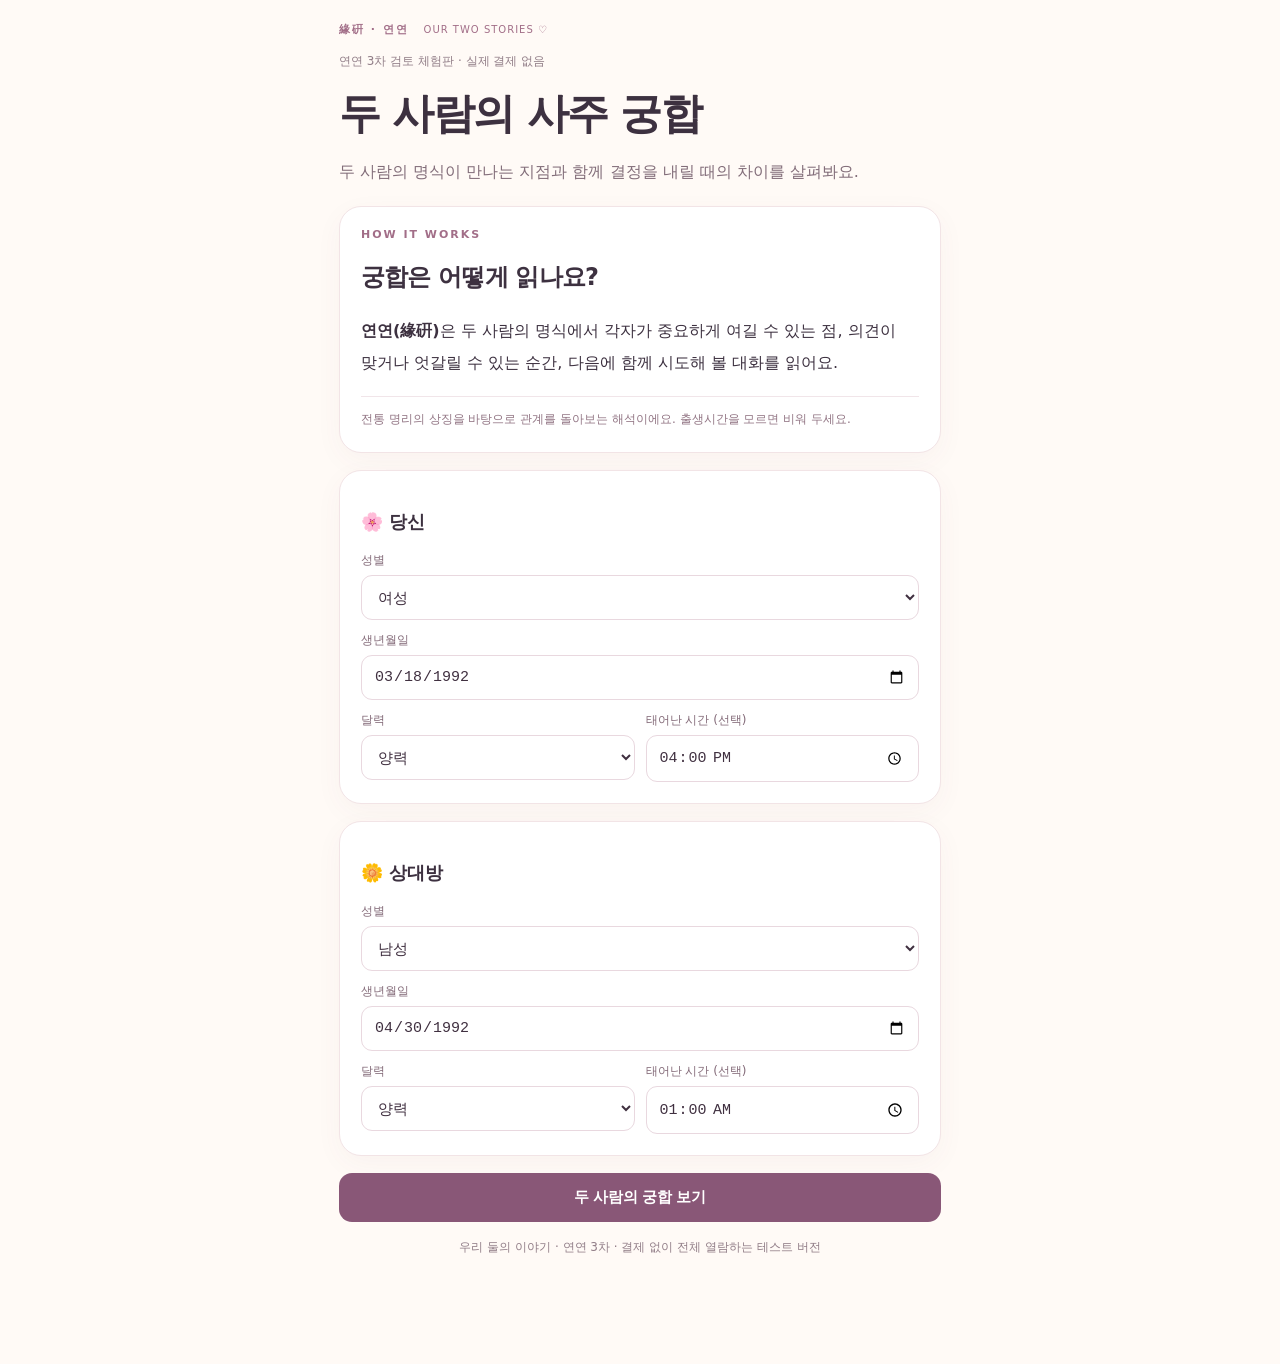
==== commit 01aebdee: "Render round-three compatibility as the three main chapters" ====
--- a/index.html
+++ b/index.html
@@ -1,5 +1,5 @@
 <!DOCTYPE html>
-<html lang="ko"><head><meta charset="utf-8"/><meta content="width=device-width,initial-scale=1" name="viewport"/><title>우리 둘의 이야기 — 문학으로 만나는 사주 궁합</title><style>
+<html lang="ko"><head><meta charset="utf-8"/><meta content="width=device-width,initial-scale=1" name="viewport"/><title>우리 둘의 이야기 — 두 사람의 사주 궁합</title><style>
 :root{font-family:system-ui,-apple-system,'Apple SD Gothic Neo','Malgun Gothic',sans-serif;color:#3d3140;background:#fffaf6}*{box-sizing:border-box}body{margin:0}main{max-width:640px;margin:auto;padding:22px 19px 90px}.eyebrow{font-size:11px;letter-spacing:.18em;color:#a26e88;font-weight:850}h1{font-size:clamp(31px,7vw,42px);letter-spacing:-1.6px;line-height:1.28;margin:13px 0}h2{font-size:24px;letter-spacing:-.8px;line-height:1.4}h3{font-size:18px}p{line-height:2.05;word-break:keep-all}.subtitle{color:#826d79}.card{background:#fff;border:1px solid #f2e4e6;border-radius:22px;padding:21px;margin:17px 0;box-shadow:0 8px 28px #7448570b}.twocol{display:grid;grid-template-columns:1fr 1fr;gap:11px}label{display:block;font-size:12px;color:#846b79;margin:12px 0 6px}input,select{width:100%;min-width:0;padding:12px;border:1px solid #e9d8df;border-radius:11px;background:white;color:#403040;font-size:15px}button{border:0;cursor:pointer;border-radius:13px;padding:15px;font-weight:800;font-size:15px}.primary{background:#895777;color:#fff;width:100%}.secondary{background:#f4e8ef;color:#744960}.hide{display:none!important}.tag{display:inline-block;background:#fce6ef;color:#965979;border-radius:22px;padding:7px 13px;font-size:12px;font-weight:800}.chapter{color:#ae7993;font-size:12px;font-weight:900;letter-spacing:.11em;margin-top:14px}.section{border-bottom:1px solid #efdee5;padding:27px 0 23px}.section h2{margin:12px 0 18px}.prose{white-space:normal;line-height:2.05;font-size:15px;color:#493a47}.prose p{margin:0 0 19px}.prose strong{color:#8b4c6b}.prose .subhead{font-weight:850;color:#794e66;font-size:17px;margin:25px 0 8px}.hero{display:block;width:100%;height:auto;border-radius:24px;box-shadow:0 12px 34px #71465724}.art-grid{display:grid;grid-template-columns:1fr 1fr;gap:13px}.art-grid img{width:100%;border-radius:14px;display:block}.art-grid a{display:block;margin-top:9px;background:#f5e6ed;border-radius:12px;padding:12px 7px;text-align:center;text-decoration:none;color:#754662;font-weight:800;font-size:13px}.art-grid figcaption{font-size:12px;color:#8e7381;margin-top:6px;text-align:center}.art-grid figure{margin:0}.quote{font-size:21px;font-weight:850;line-height:1.65;color:#895875}.muted{font-size:12px;color:#917d87}.error{color:#b52b55;font-size:13px}.center{text-align:center}.questions p{background:#fff1f4;padding:13px 15px;border-radius:12px}.divider{height:1px;background:#efdee5;margin:20px 0}.pillars{font-size:13px;color:#80556e;background:#fff1f4;padding:13px;border-radius:12px;line-height:1.7}#result{animation:appear .3s ease}@keyframes appear{from{opacity:.1;transform:translateY(10px)}to{opacity:1;transform:translateY(0)}}@media(max-width:360px){.twocol{grid-template-columns:1fr}}
 .blur-teaser{position:relative;max-height:172px;overflow:hidden;margin:12px 8px -22px;padding:20px 20px 45px;filter:blur(4px);opacity:.65;pointer-events:none;user-select:none}.blur-teaser:after{content:"";position:absolute;inset:55% 0 0;background:linear-gradient(transparent,#fff7fa)}#paywall{position:relative;z-index:1;box-shadow:0 -8px 28px #fff7fa}
 /* 짧은 문장, 두괄식, 읽기 쉬운 강조 */
@@ -7,84 +7,28 @@
 
 .brand-small{font-size:10px;font-weight:500;letter-spacing:.1em;margin-left:9px}.advisor{font-size:12px;line-height:1.8;color:#927584;border-top:1px solid #f1e5e9;padding-top:12px;margin-bottom:0}.prose strong{font-weight:650!important;font-size:1em!important}.prose .subhead{font-weight:750!important}.preview-hook strong{font-weight:750}.loading-overlay{position:fixed;inset:0;z-index:100;background:rgba(255,250,246,.98);display:flex;align-items:center;justify-content:center;padding:28px}.loading-box{text-align:center;width:min(100%,400px)}.loading-seal{font-size:48px;color:#87526f;letter-spacing:.08em;animation:sealPulse 1.6s ease-in-out infinite}.loading-title{font-size:25px;line-height:1.5;color:#493041;margin:22px 0 26px}.loading-steps{text-align:left;margin:auto;max-width:330px}.loading-step{padding:13px 16px;border-radius:13px;margin:8px 0;background:#f6edf0;color:#a18b97;transition:all .3s}.loading-step.active{background:#f5dfe9;color:#78415f;font-weight:700}.loading-step.done{color:#76576b}.loading-step.done:before{content:'✓ ';color:#9d547b}.loading-step.active:before{content:'◌ ';animation:sealPulse 1s infinite}.loading-step:not(.active):not(.done):before{content:'· '}.loading-note{font-size:12px;color:#987e8d;margin-top:25px}@keyframes sealPulse{0%,100%{opacity:.5;transform:scale(.97)}50%{opacity:1;transform:scale(1.03)}}@media(prefers-reduced-motion:reduce){.loading-seal,.loading-step.active:before{animation:none}}
 
-#plotDialog{box-sizing:border-box;width:min(560px,calc(100vw - 28px));max-height:80dvh;padding:0;border:1px solid #dbcbd5;border-radius:18px;color:#483b43;background:#fffaf7;box-shadow:0 18px 60px #38223240;overflow:hidden}
-#plotDialog::backdrop{background:#30222b80}
-.plot-header{display:flex;align-items:center;gap:12px;padding:14px 18px;border-bottom:1px solid #eadfe5}
-.plot-header h2{font-size:18px;flex:1;margin:0}
-#plotClose{width:auto;min-width:44px;min-height:44px;margin:0;padding:8px 12px;font-size:15px}
-#plotBody{overflow:auto;max-height:calc(80dvh - 84px);padding:8px 20px 20px;overscroll-behavior:contain;font-size:15px;line-height:1.85}
-#plotOpen{width:auto;min-height:44px;padding:9px 14px;margin:0 0 18px;font-size:14px;background:#f3e9ef;color:#714e66;border:1px solid #dfcfd9}
-#plotOpen:focus-visible,#plotClose:focus-visible{outline:3px solid #88668d;outline-offset:3px}
 </style><style>
 /* Chapter-by-chapter reading mode */
-#premiumReport.reading-mode>.section[data-report-chapter]{display:none}
-#premiumReport.reading-mode>.section[data-report-chapter].chapter-visible{display:block}
-#premiumReport.reading-mode>.section[data-report-chapter] .prose{font-size:15px}
-#compatibilityReading{margin:16px 0 24px;padding:0 18px;overflow-wrap:anywhere}
-#compatibilityReading summary{cursor:pointer;padding:14px 0;line-height:1.45;font-weight:750;color:#67465d}
-#compatibilityReading h3{font-size:17px;line-height:1.45;word-break:keep-all;margin:20px 0 8px}
-#compatibilityReading .prose, #compatibilityReading .advisor{padding-bottom:12px}
+#premiumReport.reading-mode #compatibilityChapters>.section[data-report-chapter]{display:none}
+#premiumReport.reading-mode #compatibilityChapters>.section[data-report-chapter].chapter-visible{display:block}
+#premiumReport.reading-mode #compatibilityChapters>.section[data-report-chapter] .prose{font-size:15px}
 #chapterReaderNav{display:none;margin:16px 0 28px}
 #premiumReport.reading-mode #chapterReaderNav{display:block}
 .reader-progress{display:flex;gap:6px;margin:13px 0 20px}
 .reader-progress i{height:5px;flex:1;border-radius:9px;background:#e9dfe5}
 .reader-progress i.current{background:#c47a9e}
-.reader-intro{background:linear-gradient(125deg,#fff0e7,#e9eefb);border-radius:18px;padding:19px;margin-bottom:19px}
-.reader-intro h3{word-break:keep-all;margin:5px 0 8px;font-size:21px;line-height:1.45;letter-spacing:-.035em}
-.reader-intro p{font-size:14px;line-height:1.7;margin:0}
-.reader-art{display:block;width:100%;height:260px;border:0;border-radius:16px;background:#f7ecf1;margin:12px 0}
 .reader-buttons{display:flex;gap:10px;justify-content:space-between;margin-top:18px}
 .reader-buttons button{border:1px solid #e8d6df;border-radius:13px;padding:13px 17px;background:white;color:#67465d;font-weight:750;cursor:pointer}
 .reader-buttons button:last-child{background:#503748;color:white}
 .reader-buttons button:disabled{opacity:.35}
-@media(max-width:500px){.reader-art{height:240px}}
 </style><style>
-#premiumReport.reading-mode:not([data-final-chapter='true']) [data-final-only='true']{display:none!important}
-#premiumReport .final-chapter-extra{margin:28px 0 0;padding:24px 0 0;border-top:1px solid #e9dce4}
-#premiumReport .final-chapter-extra .questions{margin-top:12px}
-#premiumReport .final-chapter-extra h2{font-size:20px}
-#premiumReport #ending{margin-top:30px}
-</style><style>#chapterReaderBottom{display:none;margin:26px 0 16px;padding:20px 0;border-top:1px solid #e9dce4}#premiumReport.reading-mode #chapterReaderBottom{display:block}.reader-bottom-count{text-align:center;font-size:12px;color:#987e8d;letter-spacing:.15em}.reader-buttons button:focus-visible{outline:3px solid #c47a9e;outline-offset:3px}</style><link rel="stylesheet" href="/report-glossary.css"><script src="/report-glossary.js"></script></head><body><main><div class="eyebrow">緣硏 · 연연 <span class="brand-small">OUR TWO STORIES ♡</span></div><p class="muted" role="status">연연 3차 검토 체험판 · 실제 결제 없음</p><section id="formSection"><p class="muted"><a href="/manuscripts">문학 원고 37편 검토하기</a></p><h1>우리 둘은<br/>어떤 이야기일까?</h1><p class="subtitle">사주로 읽는 연인 사이의 관계, 문학 속에서 만나는 우리만의 사랑 이야기.</p><section class="card" id="howItWorks"><div class="eyebrow">HOW IT WORKS</div><h2>우리 둘의 이야기는 어떻게 만들어질까요?</h2><p>서로에게 끌리는 이유, 가까워질수록 어긋나는 순간, 다시 마음이 닿는 선택. <strong>연연(緣硏)</strong>은 두 사람의 사주와 닮은 문학 속 관계를 하나의 이야기로 엮어요.</p><p class="advisor">전통 사주의 상징을 문학에 비춰 읽는 이야기예요. 두 사람의 성격이나 미래를 확정하지 않아요.</p></section><form id="matchForm"><div class="card"><h3>🌸 당신</h3><label>성별</label><select name="a_gender" required><option value="female">여성</option><option value="male">남성</option><option value="other">기타 / 응답하지 않음</option></select><label>생년월일</label><input name="a_date" required="" type="date" value="1992-03-18"/><div class="twocol"><div><label>달력</label><select name="a_calendar"><option value="solar">양력</option><option value="lunar">음력</option></select></div><div><label>태어난 시간 (선택)</label><input name="a_time" type="time" value="16:00"/></div></div></div><div class="card"><h3>🌼 상대방</h3><label>성별</label><select name="b_gender" required><option value="male">남성</option><option value="female">여성</option><option value="other">기타 / 응답하지 않음</option></select><label>생년월일</label><input name="b_date" required="" type="date" value="1992-04-30"/><div class="twocol"><div><label>달력</label><select name="b_calendar"><option value="solar">양력</option><option value="lunar">음력</option></select></div><div><label>태어난 시간 (선택)</label><input name="b_time" type="time" value="01:00"/></div></div></div><button class="primary" id="submit">연연으로 우리의 이야기 분석하기 ♥</button><p class="error" id="error"></p></form></section><section class="hide" id="result"><span class="tag">우리 둘의 이야기 · 무료 미리보기</span><h1>두 사람의 관계는<br/><span id="pairName"></span>을 닮았어요.</h1><div class="hide" id="heroWrap"><img alt="" class="hero" id="heroArt"/></div><p class="muted hide" id="heroNotice" role="status"></p><p class="quote" id="tagline"></p><p class="preview-hook" id="previewStory"></p><div class="blur-teaser" id="blurTeaser" aria-hidden="true"><h2>그들이 놓친 것, 우리가 배울 것</h2><p>같이 있고 싶은 마음은 같은데, 원하는 저녁은 다를 때. 서로의 바람이 만나는 자리는 어디일까요?</p><p>두 사람이 마음을 표현하는 방식에는 서로 다른 리듬이 숨어 있어요. 누가 먼저 다가가고, 누가 조금 더 시간을 필요로 하는지…</p></div><div class="card center" id="paywall"><span class="tag">PREMIUM REPORT</span><h2>끌림부터 갈등, 그다음의 선택까지</h2><p>왜 두 사람이 이 커플을 닮았는지, 그리고 다른 결말을 만들려면 무엇이 필요한지.</p><p class="quote">무료 체험</p><button class="primary" id="payButton" type="button">3차 리포트 무료로 열기</button><p class="muted">검토용 초안입니다. 버튼을 누르면 결제 없이 전체 리포트가 바로 열립니다.</p><p class="error" id="payNotice" role="status"></p></div><div class="hide" id="premiumReport"><span class="tag">PREMIUM REPORT · 전체 리포트</span><div class="section"><div class="chapter">CHAPTER 01 · 우리가 닮은 이유</div><h2>당신과 상대방은 누구를 닮았을까?</h2><div class="prose" id="roles"></div></div><div class="section"><div class="chapter">CHAPTER 02 · 그들의 이야기</div><h2>그들은 어떤 이야기를 남겼을까?</h2><div class="prose" id="story"></div></div><div class="section"><div class="chapter">CHAPTER 03 · 두 사주가 만나는 자리</div><h2>각자의 마음이 서로에게 닿는 방식</h2><div class="prose" id="sajuA"></div></div><div class="section"><div class="chapter">CHAPTER 04 · 그들이 놓친 것</div><h2>가까운 사이, 서로 다른 두려움</h2><div class="prose" id="crisis"></div></div><div class="section"><div class="chapter">CHAPTER 05 · 우리의 일상이라면</div><h2>“우리도 이런 적 있지 않아?”</h2><div class="prose" id="scene"></div></div><div class="section"><div class="chapter">CHAPTER 06 · 다른 결말을 쓰는 법</div><h2>우리만의 다음 장면</h2><div class="prose" id="tip"></div><p class="quote" id="ending"></p></div><div class="section"><div class="chapter">BONUS · 오늘 나눌 질문</div><div class="questions" id="questions"></div></div><div class="section hide" id="artSection"><div class="chapter">BONUS · 커플 일러스트 카드</div><h2>우리 둘의 커플 카드 ♡</h2><p class="subtitle" id="artNotice" role="status"></p><div class="art-grid">
+#premiumReport.reading-mode:not([data-final-chapter='true']) #artSection{display:none!important}
+.paragraph-evidence{margin:-8px 0 24px;padding:8px 12px;border:1px solid #efdee5;border-radius:10px;overflow-wrap:anywhere}.paragraph-evidence summary{cursor:pointer;color:#794e66;font-size:13px;font-weight:700}.paragraph-evidence ul{margin:6px 0;padding-left:20px;font-size:13px;line-height:1.65}
+</style><style>#chapterReaderBottom{display:none;margin:26px 0 16px;padding:20px 0;border-top:1px solid #e9dce4}#premiumReport.reading-mode #chapterReaderBottom{display:block}.reader-bottom-count{text-align:center;font-size:12px;color:#987e8d;letter-spacing:.15em}.reader-buttons button:focus-visible{outline:3px solid #c47a9e;outline-offset:3px}</style><link rel="stylesheet" href="/report-glossary.css"><script src="/report-glossary.js"></script></head><body><main><div class="eyebrow">緣硏 · 연연 <span class="brand-small">OUR TWO STORIES ♡</span></div><p class="muted" role="status">연연 3차 검토 체험판 · 실제 결제 없음</p><section id="formSection"><h1>두 사람의 사주 궁합</h1><p class="subtitle">두 사람의 명식이 만나는 지점과 함께 결정을 내릴 때의 차이를 살펴봐요.</p><section class="card" id="howItWorks"><div class="eyebrow">HOW IT WORKS</div><h2>궁합은 어떻게 읽나요?</h2><p><strong>연연(緣硏)</strong>은 두 사람의 명식에서 각자가 중요하게 여길 수 있는 점, 의견이 맞거나 엇갈릴 수 있는 순간, 다음에 함께 시도해 볼 대화를 읽어요.</p><p class="advisor">전통 명리의 상징을 바탕으로 관계를 돌아보는 해석이에요. 출생시간을 모르면 비워 두세요.</p></section><form id="matchForm"><div class="card"><h3>🌸 당신</h3><label>성별</label><select name="a_gender" required><option value="female">여성</option><option value="male">남성</option><option value="other">기타 / 응답하지 않음</option></select><label>생년월일</label><input name="a_date" required="" type="date" value="1992-03-18"/><div class="twocol"><div><label>달력</label><select name="a_calendar"><option value="solar">양력</option><option value="lunar">음력</option></select></div><div><label>태어난 시간 (선택)</label><input name="a_time" type="time" value="16:00"/></div></div></div><div class="card"><h3>🌼 상대방</h3><label>성별</label><select name="b_gender" required><option value="male">남성</option><option value="female">여성</option><option value="other">기타 / 응답하지 않음</option></select><label>생년월일</label><input name="b_date" required="" type="date" value="1992-04-30"/><div class="twocol"><div><label>달력</label><select name="b_calendar"><option value="solar">양력</option><option value="lunar">음력</option></select></div><div><label>태어난 시간 (선택)</label><input name="b_time" type="time" value="01:00"/></div></div></div><button class="primary" id="submit">두 사람의 궁합 보기</button><p class="error" id="error"></p></form></section><section class="hide" id="result"><span class="tag">우리 둘의 이야기 · 무료 미리보기</span><h1>두 사람의 사주 궁합</h1><div class="hide" id="heroWrap"><img alt="" class="hero" id="heroArt"/></div><p class="muted hide" id="heroNotice" role="status"></p><p class="quote" id="tagline"></p><p class="preview-hook" id="previewStory"></p><div class="blur-teaser" id="blurTeaser" aria-hidden="true"><h2>두 사람의 의견이 만나는 지점</h2><p>같은 제안에 동의해도 그 이유와 기대는 다를 수 있어요.</p></div><div class="card center" id="paywall"><span class="tag">PREMIUM REPORT</span><h2>두 사람의 궁합을 세 장으로 읽어요</h2><p>각자의 명식, 둘 사이의 접점과 긴장, 다음에 시도해 볼 대화를 살펴봐요.</p><p class="quote">무료 체험</p><button class="primary" id="payButton" type="button">3차 리포트 무료로 열기</button><p class="muted">검토용 초안입니다. 버튼을 누르면 결제 없이 전체 리포트가 바로 열립니다.</p><p class="error" id="payNotice" role="status"></p></div><div class="hide" id="premiumReport"><span class="tag">궁합 · 전체 리포트</span><p class="advisor" id="coverage"></p><div id="compatibilityChapters"></div><div class="section hide" id="artSection"><div class="chapter">BONUS · 커플 일러스트 카드</div><h2>우리 둘의 커플 카드 ♡</h2><p class="subtitle" id="artNotice" role="status"></p><div class="art-grid">
 <figure><img alt="" loading="lazy"/><figcaption>문구 있는 카드 · SNS 공유용</figcaption><a download>이미지 저장</a></figure>
 <figure><img alt="" loading="lazy"/><figcaption>문구 없는 카드 · 프로필용</figcaption><a download>이미지 저장</a></figure>
-</div></div></div><div class="card center"><button class="secondary" id="back">다른 생일로 다시 보기</button></div></section><div class="loading-overlay hide" id="analysisLoading" role="status" aria-live="polite" aria-label="관계 분석 중"><div class="loading-box"><div class="loading-seal">緣硏</div><h2 class="loading-title">두 사람의 이야기를<br>찾고 있어요…</h2><div class="loading-steps"><div class="loading-step" id="step0">두 사람의 사주를 살펴보고 있어요</div><div class="loading-step" id="step1">서로 다른 기운의 만남을 읽고 있어요</div><div class="loading-step" id="step2">닮은 문학 속 커플을 찾고 있어요</div></div><p class="loading-note">잠시만 기다려 주세요 ♡</p></div></div><p class="muted center">우리 둘의 이야기 · 연연 v6.7 · 결제 없이 전체 열람하는 테스트 버전</p></main><dialog id="plotDialog" aria-labelledby="plotTitle"><div class="plot-header"><h2 id="plotTitle">《오만과 편견》 줄거리</h2><button id="plotClose" type="button" aria-label="줄거리 창 닫기" autofocus>닫기 ×</button></div><div id="plotBody" class="prose" tabindex="0" aria-label="작품 줄거리 본문"></div></dialog><script>
+</div></div></div><div class="card center"><button class="secondary" id="back">다른 생일로 다시 보기</button></div></section><div class="loading-overlay hide" id="analysisLoading" role="status" aria-live="polite" aria-label="관계 분석 중"><div class="loading-box"><div class="loading-seal">緣硏</div><h2 class="loading-title">두 사람의 궁합을<br>읽고 있어요…</h2><div class="loading-steps"><div class="loading-step" id="step0">두 사람의 사주를 살펴보고 있어요</div><div class="loading-step" id="step1">서로 다른 기운의 만남을 읽고 있어요</div><div class="loading-step" id="step2">두 사람의 명식에서 해석 근거를 확인하고 있어요</div></div><p class="loading-note">잠시만 기다려 주세요 ♡</p></div></div><p class="muted center">우리 둘의 이야기 · 연연 3차 · 결제 없이 전체 열람하는 테스트 버전</p></main><script>
 const $=id=>document.getElementById(id);
-const escapeHTML=s=>String(s||'').replace(/[&<>"']/g,c=>({'&':'&amp;','<':'&lt;','>':'&gt;','"':'&quot;',"'":'&#39;'}[c]));
-function renderProse(s){return String(s||'').split(/\n\n+/).map(part=>{let safe=escapeHTML(part).replace(/\*\*(.+?)\*\*/g,'<strong>$1</strong>');if(safe.startsWith('◆ ')){const end=safe.indexOf('\n');safe='<span class="subhead">'+safe.slice(2,end<0?undefined:end)+'</span>'+(end<0?'':safe.slice(end+1));}return '<p>'+safe.replace(/\n/g,'<br>')+'</p>'}).join('')}
-// Hangul syllables encode the final consonant in the remainder modulo 28.
-// Names without a final Hangul syllable (including empty names) use the vowel form.
-function koreanParticle(name, consonant, vowel){
- const last=String(name||'').trim().normalize('NFC').slice(-1).charCodeAt(0);
- return last>=0xAC00&&last<=0xD7A3&&(last-0xAC00)%28!==0?consonant:vowel;
-}
-function fillPairName(name){
- $('pairName').textContent=name;
- $('pairName').nextSibling.textContent=koreanParticle(name,'을','를')+' 닮았어요.';
-}
-const reportLayoutIds=['roles','story','sajuA','crisis','scene','tip'];
-const originalReportLayout=reportLayoutIds.map(id=>{const section=$(id).closest('.section');return {section,chapter:section.querySelector('.chapter').textContent,title:section.querySelector('h2').textContent}});
-function setReportChapters(chapters){
- const keys={roles:'roles',story:'story',saju_a:'sajuA',crisis:'crisis',tip:'tip'};
- originalReportLayout.forEach(({section,chapter,title})=>{section.classList.remove('hide');section.querySelector('.chapter').textContent=chapter;section.querySelector('h2').textContent=title});
- if(!chapters){const name=$('pairName').textContent;$('story').closest('.section').querySelector('h2').textContent=name+koreanParticle(name,'은','는')+' 어떤 이야기를 남겼을까?';return;}
- originalReportLayout.forEach(({section})=>section.classList.add('hide'));
- chapters.forEach((chapter,i)=>{const id=keys[chapter.key];if(!id)return;const section=$(id).closest('.section');section.classList.remove('hide');section.querySelector('.chapter').textContent='CHAPTER '+String(i+1).padStart(2,'0');section.querySelector('h2').textContent=chapter.title});
-}
-function arrangeFinalChapter(){
- const tip=$('tip').closest('.section');
- const questions=$('questions').closest('.final-chapter-extra')||$('questions').closest('.section');
- const art=$('artSection');
- if(!tip||!questions||!art)return;
- for(const section of [questions,art]){
-   section.classList.remove('section');
-   section.classList.add('final-chapter-extra');
-   section.setAttribute('data-final-only','true');
-   section.querySelector('.chapter')?.remove();
-   if(section.parentElement!==tip)tip.appendChild(section);
- }
- const ending=$('ending');
- if(ending&&ending.parentElement!==tip)tip.appendChild(ending);
-}
 function setupPreviewArt(couple, art){
  const image=$('heroArt');
  const wrap=$('heroWrap');
@@ -129,57 +73,72 @@
    }
  }
 }
-const plotOpen=document.createElement('button');plotOpen.id='plotOpen';plotOpen.type='button';plotOpen.textContent='작품 줄거리 보기';plotOpen.className='hide';plotOpen.setAttribute('aria-haspopup','dialog');plotOpen.setAttribute('aria-controls','plotDialog');
-$('roles').before(plotOpen);
-let plotScrollOverflow=null;
-function restorePlotFocus(){if(plotScrollOverflow===null)return;document.body.style.overflow=plotScrollOverflow;plotScrollOverflow=null;if(!plotOpen.classList.contains('hide'))plotOpen.focus({preventScroll:true});}
-function closePlot(){if(!$('plotDialog').open)return;$('plotDialog').close();restorePlotFocus();}
-plotOpen.addEventListener('click',()=>{plotScrollOverflow=document.body.style.overflow;document.body.style.overflow='hidden';$('plotDialog').showModal();$('plotBody').scrollTop=0;});
-$('plotClose').addEventListener('click',closePlot);
-$('plotDialog').addEventListener('cancel',event=>{event.preventDefault();closePlot();});
-$('plotDialog').addEventListener('click',event=>{if(event.target!==$('plotDialog'))return;const r=$('plotDialog').getBoundingClientRect();if(event.clientX<r.left||event.clientX>r.right||event.clientY<r.top||event.clientY>r.bottom)closePlot();});
-$('plotDialog').addEventListener('keydown',event=>{if(event.key!=='Tab')return;const first=$('plotClose'),last=$('plotBody').querySelector('button.saju-term:last-of-type')||$('plotBody');if(event.shiftKey&&document.activeElement===first){event.preventDefault();last.focus();}else if(!event.shiftKey&&document.activeElement===last){event.preventDefault();first.focus();}});
-$('plotDialog').addEventListener('close',()=>{if(!$('plotDialog').open)restorePlotFocus();});
-function setPlot(plot){if($('plotDialog').open)closePlot();plotOpen.classList.toggle('hide',!plot);$('plotBody').innerHTML=plot?renderProse(plot.body):'';$('plotTitle').textContent=plot?.title||'작품 줄거리';}
-function fillCompatibility(reading){
- const root=$('premiumReport');
- root.querySelector('#compatibilityReading')?.remove();
- if(!reading?.chapters?.length)return;
- const details=document.createElement('details');
- details.id='compatibilityReading';
- details.className='section';
- const summary=document.createElement('summary');
- summary.textContent='두 사람의 명식으로 읽는 궁합';
- details.append(summary);
- for(const chapter of reading.chapters){
-  const heading=document.createElement('h3');
+const personLabels={a:'첫째',b:'둘째'};
+const pillarLabels={year:'년주',month:'월주',day:'일주',hour:'시주'};
+
+function coverageText(coverage){
+ return Object.entries(coverage).map(([person,missing])=>{
+  const hour=missing.includes('hour')?' 출생시간 미상으로 시주를 해석에서 보류했어요.':'';
+  const other=missing.filter(pillar=>pillar!=='hour').map(pillar=>pillarLabels[pillar]);
+  return hour||other.length?personLabels[person]+' ·'+hour+(other.length?' '+other.join('·')+(hour?'도':'가')+' 확정되지 않아 해석에서 보류했어요.':''):'';
+ }).filter(Boolean).join(' ');
+}
+
+function evidenceText(card, evidence){
+ if(card.sources) return card.kind+' · '+card.sources.map(source=>
+  personLabels[source.person]+' '+pillarLabels[source.pillar]+' '+source.symbol
+ ).join(' / ');
+ if(card.source_ids) return personLabels[card.perspective]+'의 관점 · '+card.ten_god+' · '+
+  card.source_ids.map(id=>evidenceText(evidence[id],evidence)).join(' / ');
+ if(card.kind==='확정 범위') return coverageText({[card.person]:card.unresolved_pillars})||personLabels[card.person]+' · 네 기둥 확인';
+ const layer=card.layer==='hidden'?card.branch+'의 지장간 '+card.tier:'천간';
+ return personLabels[card.person]+' '+pillarLabels[card.pillar]+' '+layer+' '+card.symbol;
+}
+
+function fill(reading){
+ if(reading?.chapters?.length!==3) throw Error('궁합 리포트를 불러오지 못했어요. 다시 시도해 주세요.');
+ const chapters=reading.chapters.map((chapter,index)=>{
+  const section=document.createElement('section');
+  section.className='section';
+  section.dataset.reportChapter='true';
+  const label=document.createElement('div');
+  label.className='chapter';
+  label.textContent='CHAPTER 0'+(index+1);
+  const heading=document.createElement('h2');
   heading.textContent=chapter.title;
   const prose=document.createElement('div');
   prose.className='prose';
   for(const entry of chapter.paragraphs){
    const paragraph=document.createElement('p');
    paragraph.textContent=entry.text;
-   prose.append(paragraph);
+   const details=document.createElement('details');
+   details.className='paragraph-evidence';
+   const summary=document.createElement('summary');
+   summary.textContent='해석 근거 보기';
+   const list=document.createElement('ul');
+   for(const id of entry.evidence_ids){
+    const item=document.createElement('li');
+    item.dataset.evidenceId=id;
+    item.textContent=evidenceText(reading.evidence[id],reading.evidence);
+    list.append(item);
+   }
+   details.append(summary,list);
+   prose.append(paragraph,details);
   }
-  details.append(heading,prose);
- }
- const note=document.createElement('p');
- note.className='advisor';
- note.textContent='연연 '+reading.version+' · 전통 명리의 해석을 바탕으로 두 사람의 경험을 함께 살펴봅니다.';
- details.append(note);
- root.prepend(details);
-}
-function fill(x){fillCompatibility(x.compatibility);setPlot(x.plot);document.querySelector('#result>.tag').textContent='우리 둘의 이야기 · 전체 리포트';window.__yeonyeonFullChart=!!x.chart_evidence;setReportChapters(x.chapters);for(const [id,key] of [['story','story'],['sajuA','saju_a'],['roles','roles'],['crisis','crisis'],['scene','scene'],['tip','tip']])$(id).innerHTML=renderProse(x[key]);const proseByKey={roles:'roles',story:'story',saju_a:'sajuA',crisis:'crisis',scene:'scene',tip:'tip'};window.annotateSaju((x.chapters||Object.keys(proseByKey).map(key=>({key}))).map(({key})=>$(proseByKey[key])).filter(Boolean));window.annotateSaju([$('plotBody')]);$('ending').innerHTML=renderProse(x.ending||'');$('questions').replaceChildren();for(const q of x.questions||[]){const p=document.createElement('p');p.textContent='♥ '+q;$('questions').append(p)}}
-
-// Every result describes a romantic couple; friendship archetypes describe relational dynamics.
-function setRelationshipCopy(couple){
- $('blurTeaser').querySelector('h2').textContent='그들이 놓친 것, 우리가 배울 것';
- $('blurTeaser').querySelectorAll('p')[1].textContent='연인 사이에도 서로 다른 리듬이 숨어 있어요. 함께 문제를 풀고, 서로를 지지하며, 마음을 표현하는 방식이 어떻게 다른지…';
-}
-const defaultBlur = $('blurTeaser').querySelector('p').textContent;
-function fillPreview(x){
- $('blurTeaser').querySelector('p').textContent=x.story_excerpt||defaultBlur;
-$('tagline').textContent=x.tagline||'';$('previewStory').innerHTML=renderProse(x.teaser||'');}
+  section.append(label,heading,prose);
+  return section;
+ });
+ $('compatibilityChapters').replaceChildren(...chapters);
+ $('coverage').textContent=coverageText(reading.coverage);
+ $('coverage').classList.toggle('hide',!$('coverage').textContent);
+ document.querySelector('#result>.tag').textContent='연연 · 전체 궁합 리포트';
+ window.annotateSaju(chapters.map(section=>section.querySelector('.prose')));
+}
+
+function fillPreview(preview){
+ $('tagline').textContent=preview.title;
+ $('previewStory').textContent=coverageText(preview.coverage)||preview.description;
+}
 let lastPayload=null;
 const wait=ms=>new Promise(resolve=>setTimeout(resolve,ms));
 let loadingTimer=null;
@@ -191,20 +150,13 @@
 }
 function hideAnalysisLoading(){clearInterval(loadingTimer);$('analysisLoading').classList.add('hide')}
 
-$('payButton').addEventListener('click',async()=>{if(!lastPayload)return;const btn=$('payButton');btn.disabled=true;btn.textContent='전체 리포트를 준비하고 있어요…';$('payNotice').textContent='';try{const r=await fetch('/api/test-unlock',{method:'POST',headers:{'Content-Type':'application/json'},body:JSON.stringify(lastPayload)});const d=await r.json();if(!r.ok)throw Error(d.error||'다시 시도해 주세요');fill(d.full_report);setRelationshipCopy(d.couple);setupCoupleCard(d.couple,d.art);$('premiumReport').classList.remove('hide');arrangeFinalChapter();window.yeonyeonInitReader(d.couple);$('paywall').classList.add('hide');$('blurTeaser').classList.add('hide');$('premiumReport').scrollIntoView({behavior:'smooth',block:'start'});}catch(e){$('payNotice').textContent=e.message;}finally{btn.disabled=false;btn.textContent='3차 리포트 무료로 열기';}});
-$('matchForm').addEventListener('submit',async e=>{e.preventDefault();$('error').textContent='';$('submit').disabled=true;$('submit').textContent='분석 중…';showAnalysisLoading();const started=Date.now();const f=new FormData(e.target),p=k=>({date:f.get(k+'_date'),calendar:f.get(k+'_calendar'),time:f.get(k+'_time'),gender:f.get(k+'_gender')});try{const r=await fetch('/api/match',{method:'POST',headers:{'Content-Type':'application/json'},body:JSON.stringify({a:p('a'),b:p('b')})});const d=await r.json();if(!r.ok)throw Error(d.error||'잠시 후 다시 시도해 주세요');await wait(Math.max(0,2000-(Date.now()-started)));lastPayload={a:p('a'),b:p('b')};$('premiumReport').classList.add('hide');$('paywall').classList.remove('hide');$('blurTeaser').classList.remove('hide');fillPreview(d.preview);document.querySelector('#result>.tag').textContent='우리 둘의 이야기 · 무료 미리보기';fillPairName(d.couple.name);setRelationshipCopy(d.couple);setupPreviewArt(d.couple,d.art);$('formSection').classList.add('hide');$('result').classList.remove('hide');window.scrollTo(0,0)}catch(err){$('error').textContent=err.message}finally{hideAnalysisLoading();$('submit').disabled=false;$('submit').textContent='연연으로 우리의 이야기 분석하기 ♥'}});
+$('payButton').addEventListener('click',async()=>{if(!lastPayload)return;const btn=$('payButton');btn.disabled=true;btn.textContent='전체 리포트를 준비하고 있어요…';$('payNotice').textContent='';try{const r=await fetch('/api/test-unlock',{method:'POST',headers:{'Content-Type':'application/json'},body:JSON.stringify(lastPayload)});const d=await r.json();if(!r.ok)throw Error(d.error||'다시 시도해 주세요');fill(d.full_report.compatibility);setupCoupleCard(d.couple,d.art);$('premiumReport').classList.remove('hide');window.yeonyeonInitReader();$('paywall').classList.add('hide');$('blurTeaser').classList.add('hide');$('premiumReport').scrollIntoView({behavior:'smooth',block:'start'});}catch(e){$('payNotice').textContent=e.message;}finally{btn.disabled=false;btn.textContent='3차 리포트 무료로 열기';}});
+$('matchForm').addEventListener('submit',async e=>{e.preventDefault();$('error').textContent='';$('submit').disabled=true;$('submit').textContent='분석 중…';showAnalysisLoading();const started=Date.now();const f=new FormData(e.target),p=k=>({date:f.get(k+'_date'),calendar:f.get(k+'_calendar'),time:f.get(k+'_time'),gender:f.get(k+'_gender')});try{const r=await fetch('/api/match',{method:'POST',headers:{'Content-Type':'application/json'},body:JSON.stringify({a:p('a'),b:p('b')})});const d=await r.json();if(!r.ok)throw Error(d.error||'잠시 후 다시 시도해 주세요');await wait(Math.max(0,2000-(Date.now()-started)));lastPayload={a:p('a'),b:p('b')};$('premiumReport').classList.add('hide');$('paywall').classList.remove('hide');$('blurTeaser').classList.remove('hide');fillPreview(d.preview);document.querySelector('#result>.tag').textContent='우리 둘의 이야기 · 무료 미리보기';setupPreviewArt(d.couple,d.art);$('formSection').classList.add('hide');$('result').classList.remove('hide');window.scrollTo(0,0)}catch(err){$('error').textContent=err.message}finally{hideAnalysisLoading();$('submit').disabled=false;$('submit').textContent='두 사람의 궁합 보기'}});
 $('back').onclick=()=>{lastPayload=null;$('premiumReport').classList.add('hide');$('paywall').classList.remove('hide');$('blurTeaser').classList.remove('hide');$('result').classList.add('hide');$('formSection').classList.remove('hide');window.scrollTo(0,0)};
 for(const im of document.querySelectorAll('img'))im.addEventListener('error',()=>{$('imageError').classList.remove('hide')});
 </script><script>
 (function(){
-const meta=[
-["사랑을 움직이는 사람, 사랑을 머물게 하는 사람","서로 다른 사랑의 언어가 만나는 첫 장면이에요."],
-["서로 다른 두 마음이 가까워졌어요","작은 친절이 사랑으로 자라는 이야기예요."],
-["다르기에 새로운 풍경이 피어나요","병화와 계수의 차이에서 발견하는 매력이에요."],
-["같은 마음도 다른 속도로 전해져요","서로의 행동을 다르게 받아들이는 순간이에요."],
-["우리의 다음 장면은 우리가 만들어요","서로를 바꾸지 않고도 함께 성장할 수 있어요."]
-];
-let active=0,sections=[];let currentChapterTitles=[];
+let active=0,sections=[];
 function show(i){
  active=Math.max(0,Math.min(sections.length-1,i));
  sections.forEach((el,n)=>el.classList.toggle('chapter-visible',n===active));
@@ -213,34 +165,25 @@
  const nav=document.getElementById('chapterReaderNav');
  nav.querySelector('.reader-count').textContent='CHAPTER '+String(active+1).padStart(2,'0')+' / '+String(sections.length).padStart(2,'0');
  nav.querySelector('.reader-progress').innerHTML=sections.map((_,n)=>'<i class="'+(n<=active?'current':'')+'"></i>').join('');
- nav.querySelector('.reader-title').textContent=currentChapterTitles[active]||meta[active]?.[0]||'우리 둘의 이야기';
- nav.querySelector('.reader-summary').textContent=window.__yeonyeonIsC06?(meta[active]?.[1]||''):'';
- nav.querySelector('.reader-intro').classList.toggle('hide',!!window.__yeonyeonFullChart);
- const art=nav.querySelector('.reader-art');
- art.style.display=window.__yeonyeonIsC06?'block':'none';
- if(window.__yeonyeonIsC06)art.src='/preview?embed=1&chapter='+active;
  nav.querySelector('.reader-prev').disabled=active===0;
  nav.querySelector('.reader-next').disabled=active===sections.length-1;
  nav.querySelector('.reader-next').textContent=active===sections.length-1?'마지막 장':'다음 장 →';
  const bottom=document.getElementById('chapterReaderBottom');
- if(bottom){bottom.querySelector('.reader-bottom-count').textContent=(active+1)+' / '+sections.length;bottom.querySelector('.reader-prev').disabled=active===0;bottom.querySelector('.reader-next').disabled=active===sections.length-1;bottom.querySelector('.reader-next').textContent=active===sections.length-1?'이야기 끝':'다음 장 →';}
+ if(bottom){bottom.querySelector('.reader-bottom-count').textContent=(active+1)+' / '+sections.length;bottom.querySelector('.reader-prev').disabled=active===0;bottom.querySelector('.reader-next').disabled=active===sections.length-1;bottom.querySelector('.reader-next').textContent=active===sections.length-1?'마지막 장':'다음 장 →';}
  if(!document.getElementById('premiumReport').classList.contains('hide'))nav.scrollIntoView({behavior:'smooth',block:'start'});
 }
-window.yeonyeonInitReader=function(couple){
- const root=document.getElementById('premiumReport');window.__yeonyeonIsC06=couple?.id==='c06'&&!window.__yeonyeonFullChart;
- sections=[...root.querySelectorAll('.section')].filter(el=>!el.classList.contains('hide')&&el.querySelector('.chapter')?.textContent.startsWith('CHAPTER'));
- root.querySelectorAll('[data-report-chapter]').forEach(el=>{el.removeAttribute('data-report-chapter');el.classList.remove('chapter-visible')});
- sections.forEach(el=>el.setAttribute('data-report-chapter','true'));
- currentChapterTitles=sections.map(el=>el.querySelector('h2')?.textContent||'우리 둘의 이야기');
+window.yeonyeonInitReader=function(){
+ const root=$('premiumReport');
+ sections=[...$('compatibilityChapters').children];
  let nav=document.getElementById('chapterReaderNav');
- if(!nav){nav=document.createElement('div');nav.id='chapterReaderNav';nav.innerHTML='<div class="reader-count eyebrow"></div><div class="reader-progress"></div><div class="reader-intro"><h3 class="reader-title"></h3><p class="reader-summary"></p></div><iframe class="reader-art" title="오행 캐릭터 관계 일러스트" loading="lazy"></iframe><div class="reader-buttons"><button class="reader-prev">← 이전 장</button><button class="reader-next">다음 장 →</button></div>';root.insertBefore(nav,sections[0]);nav.querySelector('.reader-prev').onclick=()=>show(active-1);nav.querySelector('.reader-next').onclick=()=>show(active+1);}
+ if(!nav){nav=document.createElement('div');nav.id='chapterReaderNav';nav.innerHTML='<div class="reader-count eyebrow"></div><div class="reader-progress"></div><div class="reader-buttons"><button class="reader-prev">← 이전 장</button><button class="reader-next">다음 장 →</button></div>';root.insertBefore(nav,$('compatibilityChapters'));nav.querySelector('.reader-prev').onclick=()=>show(active-1);nav.querySelector('.reader-next').onclick=()=>show(active+1);}
  let bottom=document.getElementById('chapterReaderBottom');
  if(!bottom){bottom=document.createElement('div');bottom.id='chapterReaderBottom';bottom.innerHTML='<div class="reader-bottom-count"></div><div class="reader-buttons"><button type="button" class="reader-prev">← 이전 장</button><button type="button" class="reader-next">다음 장 →</button></div>';root.appendChild(bottom);bottom.querySelector('.reader-prev').onclick=()=>show(active-1);bottom.querySelector('.reader-next').onclick=()=>show(active+1);}
  root.classList.add('reading-mode');show(0);
 };
 })();
 </script><script>
-// Two public synthetic review cases; reports are recomputed by the real engine.
+// Public synthetic review cases; reports are recomputed by the real engine.
 (async function(){
  const sample=new URLSearchParams(location.search).get('sample');
  if(!['c06-A','c06-B','c11-A','c11-B'].includes(sample))return;
@@ -248,12 +191,12 @@
   const r=await fetch('/api/'+sample.slice(0,3)+'-sample/'+sample.slice(-1));
   if(!r.ok)throw Error('비교 리포트를 불러오지 못했어요.');
   const d=await r.json();lastPayload=d.sample_payload;
-  fillPairName(d.couple.name);fill(d.full_report);setupCoupleCard(d.couple,d.art);
+  fill(d.full_report.compatibility);setupCoupleCard(d.couple,d.art);
   $('formSection').classList.add('hide');$('result').classList.remove('hide');
   $('paywall').classList.add('hide');$('blurTeaser').classList.add('hide');
-  $('premiumReport').classList.remove('hide');arrangeFinalChapter();
-  // The old fire/water sample illustration describes one fixed chart only.
-  window.yeonyeonInitReader({...d.couple,id:d.couple.id+'-review'});
+  $('premiumReport').classList.remove('hide');
+
+  window.yeonyeonInitReader();
   const notice=document.createElement('p');notice.className='subtitle';notice.id='sampleNotice';
   notice.textContent='비교용 가상 입력 '+sample.slice(-1)+' · 당신 '+lastPayload.a.date+' '+lastPayload.a.time+' / 상대방 '+lastPayload.b.date+' '+lastPayload.b.time+' · 실제 청구 없는 테스트 리포트';
   $('premiumReport').prepend(notice);
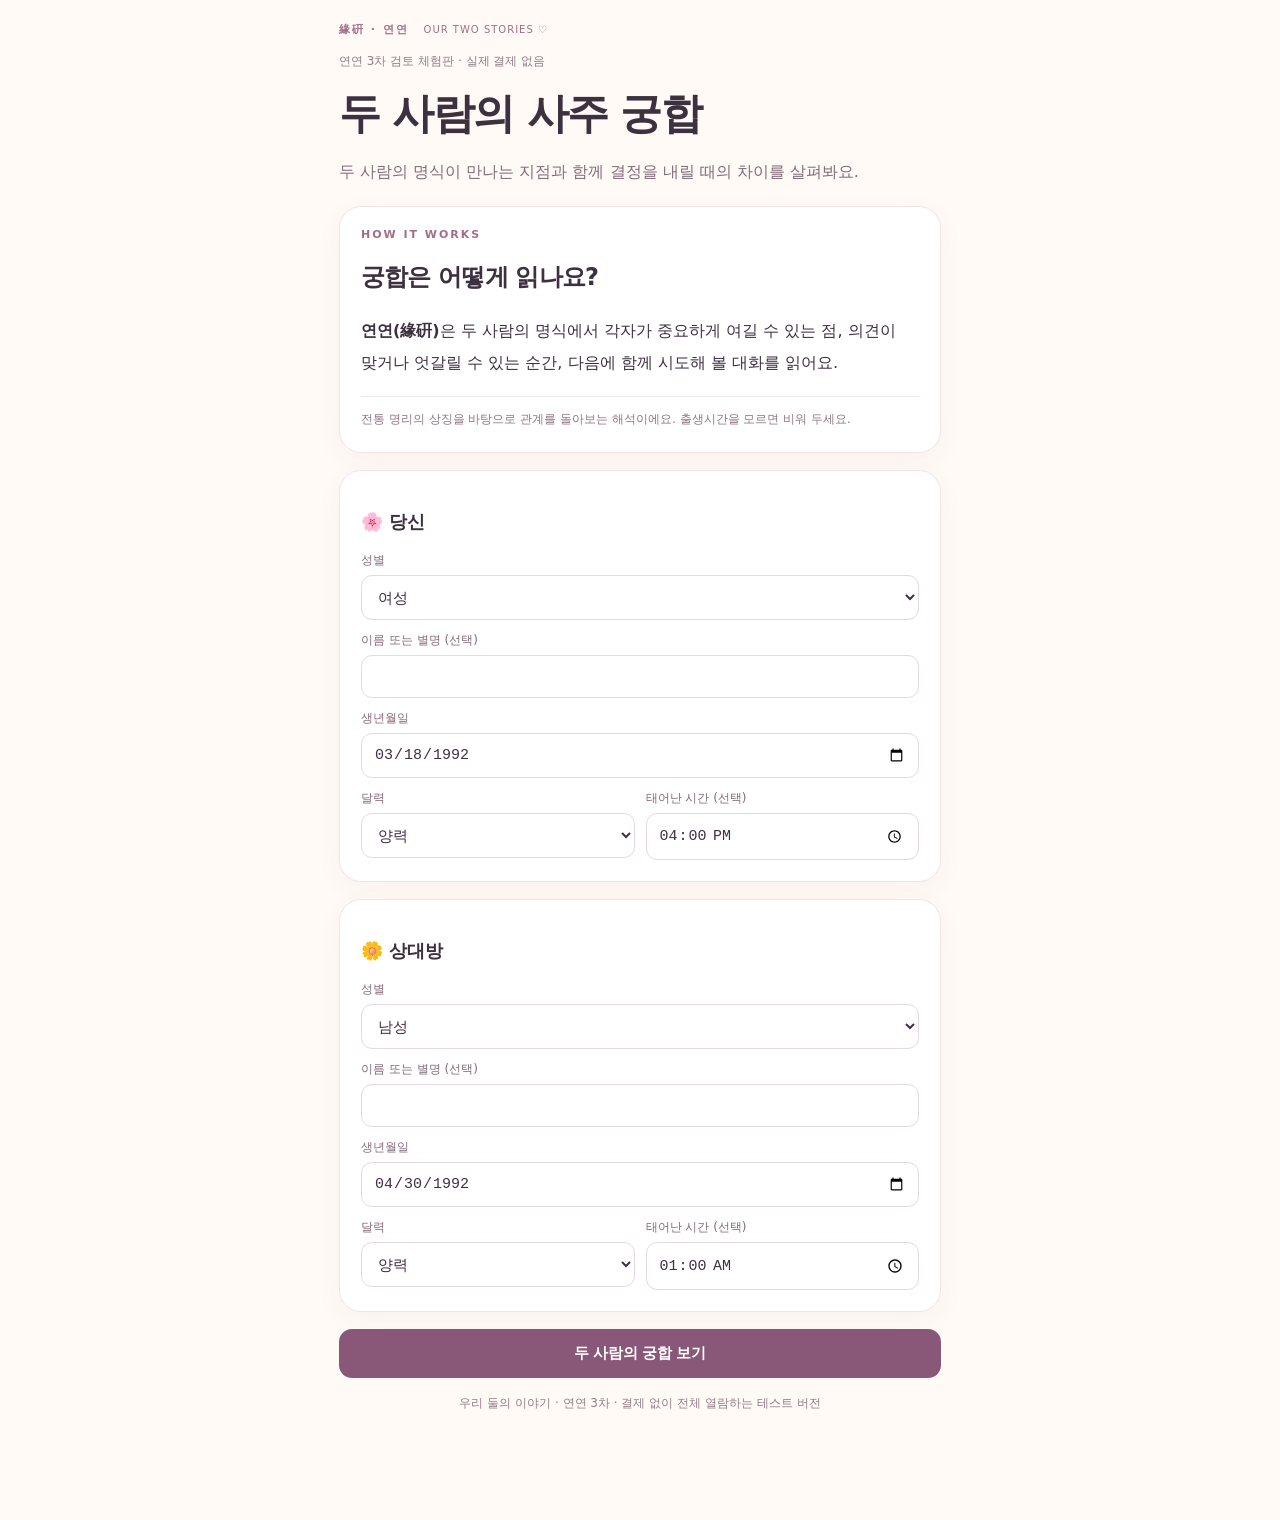
==== commit fec801c5: "Build the three-chapter Yeonyeon product trial" ====
--- a/index.html
+++ b/index.html
@@ -3,6 +3,21 @@
 :root{font-family:system-ui,-apple-system,'Apple SD Gothic Neo','Malgun Gothic',sans-serif;color:#3d3140;background:#fffaf6}*{box-sizing:border-box}body{margin:0}main{max-width:640px;margin:auto;padding:22px 19px 90px}.eyebrow{font-size:11px;letter-spacing:.18em;color:#a26e88;font-weight:850}h1{font-size:clamp(31px,7vw,42px);letter-spacing:-1.6px;line-height:1.28;margin:13px 0}h2{font-size:24px;letter-spacing:-.8px;line-height:1.4}h3{font-size:18px}p{line-height:2.05;word-break:keep-all}.subtitle{color:#826d79}.card{background:#fff;border:1px solid #f2e4e6;border-radius:22px;padding:21px;margin:17px 0;box-shadow:0 8px 28px #7448570b}.twocol{display:grid;grid-template-columns:1fr 1fr;gap:11px}label{display:block;font-size:12px;color:#846b79;margin:12px 0 6px}input,select{width:100%;min-width:0;padding:12px;border:1px solid #e9d8df;border-radius:11px;background:white;color:#403040;font-size:15px}button{border:0;cursor:pointer;border-radius:13px;padding:15px;font-weight:800;font-size:15px}.primary{background:#895777;color:#fff;width:100%}.secondary{background:#f4e8ef;color:#744960}.hide{display:none!important}.tag{display:inline-block;background:#fce6ef;color:#965979;border-radius:22px;padding:7px 13px;font-size:12px;font-weight:800}.chapter{color:#ae7993;font-size:12px;font-weight:900;letter-spacing:.11em;margin-top:14px}.section{border-bottom:1px solid #efdee5;padding:27px 0 23px}.section h2{margin:12px 0 18px}.prose{white-space:normal;line-height:2.05;font-size:15px;color:#493a47}.prose p{margin:0 0 19px}.prose strong{color:#8b4c6b}.prose .subhead{font-weight:850;color:#794e66;font-size:17px;margin:25px 0 8px}.hero{display:block;width:100%;height:auto;border-radius:24px;box-shadow:0 12px 34px #71465724}.art-grid{display:grid;grid-template-columns:1fr 1fr;gap:13px}.art-grid img{width:100%;border-radius:14px;display:block}.art-grid a{display:block;margin-top:9px;background:#f5e6ed;border-radius:12px;padding:12px 7px;text-align:center;text-decoration:none;color:#754662;font-weight:800;font-size:13px}.art-grid figcaption{font-size:12px;color:#8e7381;margin-top:6px;text-align:center}.art-grid figure{margin:0}.quote{font-size:21px;font-weight:850;line-height:1.65;color:#895875}.muted{font-size:12px;color:#917d87}.error{color:#b52b55;font-size:13px}.center{text-align:center}.questions p{background:#fff1f4;padding:13px 15px;border-radius:12px}.divider{height:1px;background:#efdee5;margin:20px 0}.pillars{font-size:13px;color:#80556e;background:#fff1f4;padding:13px;border-radius:12px;line-height:1.7}#result{animation:appear .3s ease}@keyframes appear{from{opacity:.1;transform:translateY(10px)}to{opacity:1;transform:translateY(0)}}@media(max-width:360px){.twocol{grid-template-columns:1fr}}
 .blur-teaser{position:relative;max-height:172px;overflow:hidden;margin:12px 8px -22px;padding:20px 20px 45px;filter:blur(4px);opacity:.65;pointer-events:none;user-select:none}.blur-teaser:after{content:"";position:absolute;inset:55% 0 0;background:linear-gradient(transparent,#fff7fa)}#paywall{position:relative;z-index:1;box-shadow:0 -8px 28px #fff7fa}
 /* 짧은 문장, 두괄식, 읽기 쉬운 강조 */
+.natal-chart{background:#fff;border:1px solid #ebdce5;border-radius:14px;padding:12px;margin:20px 0 12px;overflow-wrap:anywhere}
+.natal-chart table{width:100%;table-layout:fixed;border-collapse:collapse;text-align:center}
+.natal-chart caption{text-align:left;font-size:17px;font-weight:750;padding:2px 0 8px}
+.natal-chart th,.natal-chart td{padding:8px 1px;border-bottom:1px solid #ebdce5}
+.natal-chart th{font-size:13px}
+.natal-chart .day-master{background:#e9efff;color:#284586;font-weight:800}
+.day-master small{display:block;font-size:11px}
+.natal-chart p.muted{margin:9px 0 0}
+.relationship-cards{display:grid;grid-template-columns:repeat(auto-fit,minmax(min(210px,100%),1fr));gap:8px;margin:12px 0 22px}
+.relationship-cards div,.literature-corner{background:#fff5f9;border:1px solid #ebdce5;border-radius:12px;padding:11px 13px;overflow-wrap:anywhere}
+.relationship-cards dt{font-weight:750;color:#783e5e}
+.relationship-cards dd{margin:3px 0 0;font-size:13px}
+.literature-corner{margin-top:26px}
+.literature-corner h3{margin:0}
+.literature-corner p:last-child{margin-bottom:0}
 .prose{font-size:16px;line-height:1.82}.prose p{margin-bottom:17px}.prose strong{font-size:1em;color:#783e5e;font-weight:650}.prose .subhead{display:block;font-size:20px;line-height:1.5;color:#763b5c;margin:27px 0 9px}.section{padding:25px 0}.section h2{font-size:25px;line-height:1.35}.preview-hook{font-size:18px;font-weight:650;color:#8b4d70;line-height:1.7;margin:20px 2px 15px}.quote{font-size:20px}.blur-teaser{max-height:145px;filter:blur(5px)}
 
 .brand-small{font-size:10px;font-weight:500;letter-spacing:.1em;margin-left:9px}.advisor{font-size:12px;line-height:1.8;color:#927584;border-top:1px solid #f1e5e9;padding-top:12px;margin-bottom:0}.prose strong{font-weight:650!important;font-size:1em!important}.prose .subhead{font-weight:750!important}.preview-hook strong{font-weight:750}.loading-overlay{position:fixed;inset:0;z-index:100;background:rgba(255,250,246,.98);display:flex;align-items:center;justify-content:center;padding:28px}.loading-box{text-align:center;width:min(100%,400px)}.loading-seal{font-size:48px;color:#87526f;letter-spacing:.08em;animation:sealPulse 1.6s ease-in-out infinite}.loading-title{font-size:25px;line-height:1.5;color:#493041;margin:22px 0 26px}.loading-steps{text-align:left;margin:auto;max-width:330px}.loading-step{padding:13px 16px;border-radius:13px;margin:8px 0;background:#f6edf0;color:#a18b97;transition:all .3s}.loading-step.active{background:#f5dfe9;color:#78415f;font-weight:700}.loading-step.done{color:#76576b}.loading-step.done:before{content:'✓ ';color:#9d547b}.loading-step.active:before{content:'◌ ';animation:sealPulse 1s infinite}.loading-step:not(.active):not(.done):before{content:'· '}.loading-note{font-size:12px;color:#987e8d;margin-top:25px}@keyframes sealPulse{0%,100%{opacity:.5;transform:scale(.97)}50%{opacity:1;transform:scale(1.03)}}@media(prefers-reduced-motion:reduce){.loading-seal,.loading-step.active:before{animation:none}}
@@ -75,12 +90,91 @@
 }
 const personLabels={a:'첫째',b:'둘째'};
 const pillarLabels={year:'년주',month:'월주',day:'일주',hour:'시주'};
+let names={};
+const displayName=owner=>names[owner]||personLabels[owner];
+
+for(const owner of ['a','b']){
+ const date=document.querySelector(`[name="${owner}_date"]`);
+ const label=document.createElement('label');
+ label.htmlFor=owner+'_name';
+ label.textContent='이름 또는 별명 (선택)';
+ const input=document.createElement('input');
+ input.id=input.name=label.htmlFor;
+ input.maxLength=30;
+ date.previousElementSibling.before(label,input);
+}
+
+function namedText(text, used){
+ return text.replace(/(첫째|둘째)(는|가|에게는|에게|의)?/g,(original,person,particle='')=>{
+  const owner=person==='첫째'?'a':'b';
+  if(!names[owner]||used.has(owner))return original;
+  used.add(owner);
+  return names[owner]+({는:'은',가:'이'}[particle]||particle);
+ });
+}
+
+function element(tag,text,className){
+ const node=document.createElement(tag);
+ if(text)node.textContent=text;
+ if(className)node.className=className;
+ return node;
+}
+
+function natalChart(owner,chart){
+ const card=element('div','','natal-chart');
+ const table=element('table');
+ table.append(element('caption',displayName(owner)+'의 사주 명식'));
+ const columns=['hour','day','month','year'];
+ const header=table.createTHead().insertRow();
+ for(const label of ['구분',...columns.map(position=>pillarLabels[position])]){
+  const cell=element('th',label);
+  cell.scope='col';
+  header.append(cell);
+ }
+ const body=table.createTBody();
+ for(const [offset,label] of ['천간','지지'].entries()){
+  const row=body.insertRow();
+  const heading=element('th',label);
+  heading.scope='row';
+  row.append(heading);
+  for(const position of columns){
+   const cell=row.insertCell();
+   const pillar=chart.pillars[position];
+   cell.textContent=pillar?.[offset]??'미확정';
+   if(position==='day'&&offset===0){
+    cell.className='day-master';
+    cell.append(element('small','일간'));
+   }
+  }
+ }
+ card.append(table,element('p',`일주의 위 칸에 있는 ${chart.day_master} 글자가 일간이에요. 일간의 이름과 오행을 합쳐 ‘${chart.day_master_label}’라고 불러요.`,'muted'));
+ return card;
+}
+
+function relationshipCards(reading){
+ const list=element('dl','','relationship-cards');
+ for(const id of reading.highlights){
+  const card=reading.evidence[id];
+  const row=element('div');
+  if(card.sources){
+   row.append(element('dt',card.kind),element('dd',card.sources.map(source=>
+    displayName(source.person)+' '+pillarLabels[source.pillar]+' '+source.symbol).join(' · ')));
+  }else{
+   const viewer=card.perspective;
+   const other=viewer==='a'?'b':'a';
+   row.append(element('dt',displayName(viewer)+' → '+displayName(other)),
+    element('dd',`상대의 일간 ${reading.charts[other].day_master}를 ${reading.charts[viewer].day_master}에서 보면 ${card.ten_god}`));
+  }
+  list.append(row);
+ }
+ return list;
+}
 
 function coverageText(coverage){
  return Object.entries(coverage).map(([person,missing])=>{
   const hour=missing.includes('hour')?' 출생시간 미상으로 시주를 해석에서 보류했어요.':'';
   const other=missing.filter(pillar=>pillar!=='hour').map(pillar=>pillarLabels[pillar]);
-  return hour||other.length?personLabels[person]+' ·'+hour+(other.length?' '+other.join('·')+(hour?'도':'가')+' 확정되지 않아 해석에서 보류했어요.':''):'';
+  return hour||other.length?displayName(person)+' ·'+hour+(other.length?' '+other.join('·')+(hour?'도':'가')+' 확정되지 않아 해석에서 보류했어요.':''):'';
  }).filter(Boolean).join(' ');
 }
 
@@ -108,9 +202,15 @@
   heading.textContent=chapter.title;
   const prose=document.createElement('div');
   prose.className='prose';
-  for(const entry of chapter.paragraphs){
+  const used=new Set();
+  if(index===1)prose.append(relationshipCards(reading));
+  for(const [position,entry] of chapter.paragraphs.entries()){
+   if(index===0){
+    const owner=position===0?'a':'b';
+    prose.append(natalChart(owner,reading.charts[owner]));
+   }
    const paragraph=document.createElement('p');
-   paragraph.textContent=entry.text;
+   paragraph.textContent=namedText(entry.text,used);
    const details=document.createElement('details');
    details.className='paragraph-evidence';
    const summary=document.createElement('summary');
@@ -125,6 +225,12 @@
    details.append(summary,list);
    prose.append(paragraph,details);
   }
+  if(index===1&&reading.literature){
+   const {work,pair,text}=reading.literature;
+   const aside=element('aside','','literature-corner');
+   aside.append(element('h3','문학 속 커플'),element('p',`《${work}》 · ${pair}`),element('p',text));
+   prose.append(aside);
+  }
   section.append(label,heading,prose);
   return section;
  });
@@ -139,6 +245,14 @@
  $('tagline').textContent=preview.title;
  $('previewStory').textContent=coverageText(preview.coverage)||preview.description;
 }
+// Keep optional display names in this page and out of birth-data requests.
+$('matchForm').addEventListener('submit',event=>{
+ const form=new FormData(event.currentTarget);
+ names=Object.fromEntries(['a','b'].map(owner=>{
+  const name=form.get(owner+'_name').trim();
+  return [owner,name?(name.endsWith('님')?name:name+'님'):''];
+ }));
+},true);
 let lastPayload=null;
 const wait=ms=>new Promise(resolve=>setTimeout(resolve,ms));
 let loadingTimer=null;
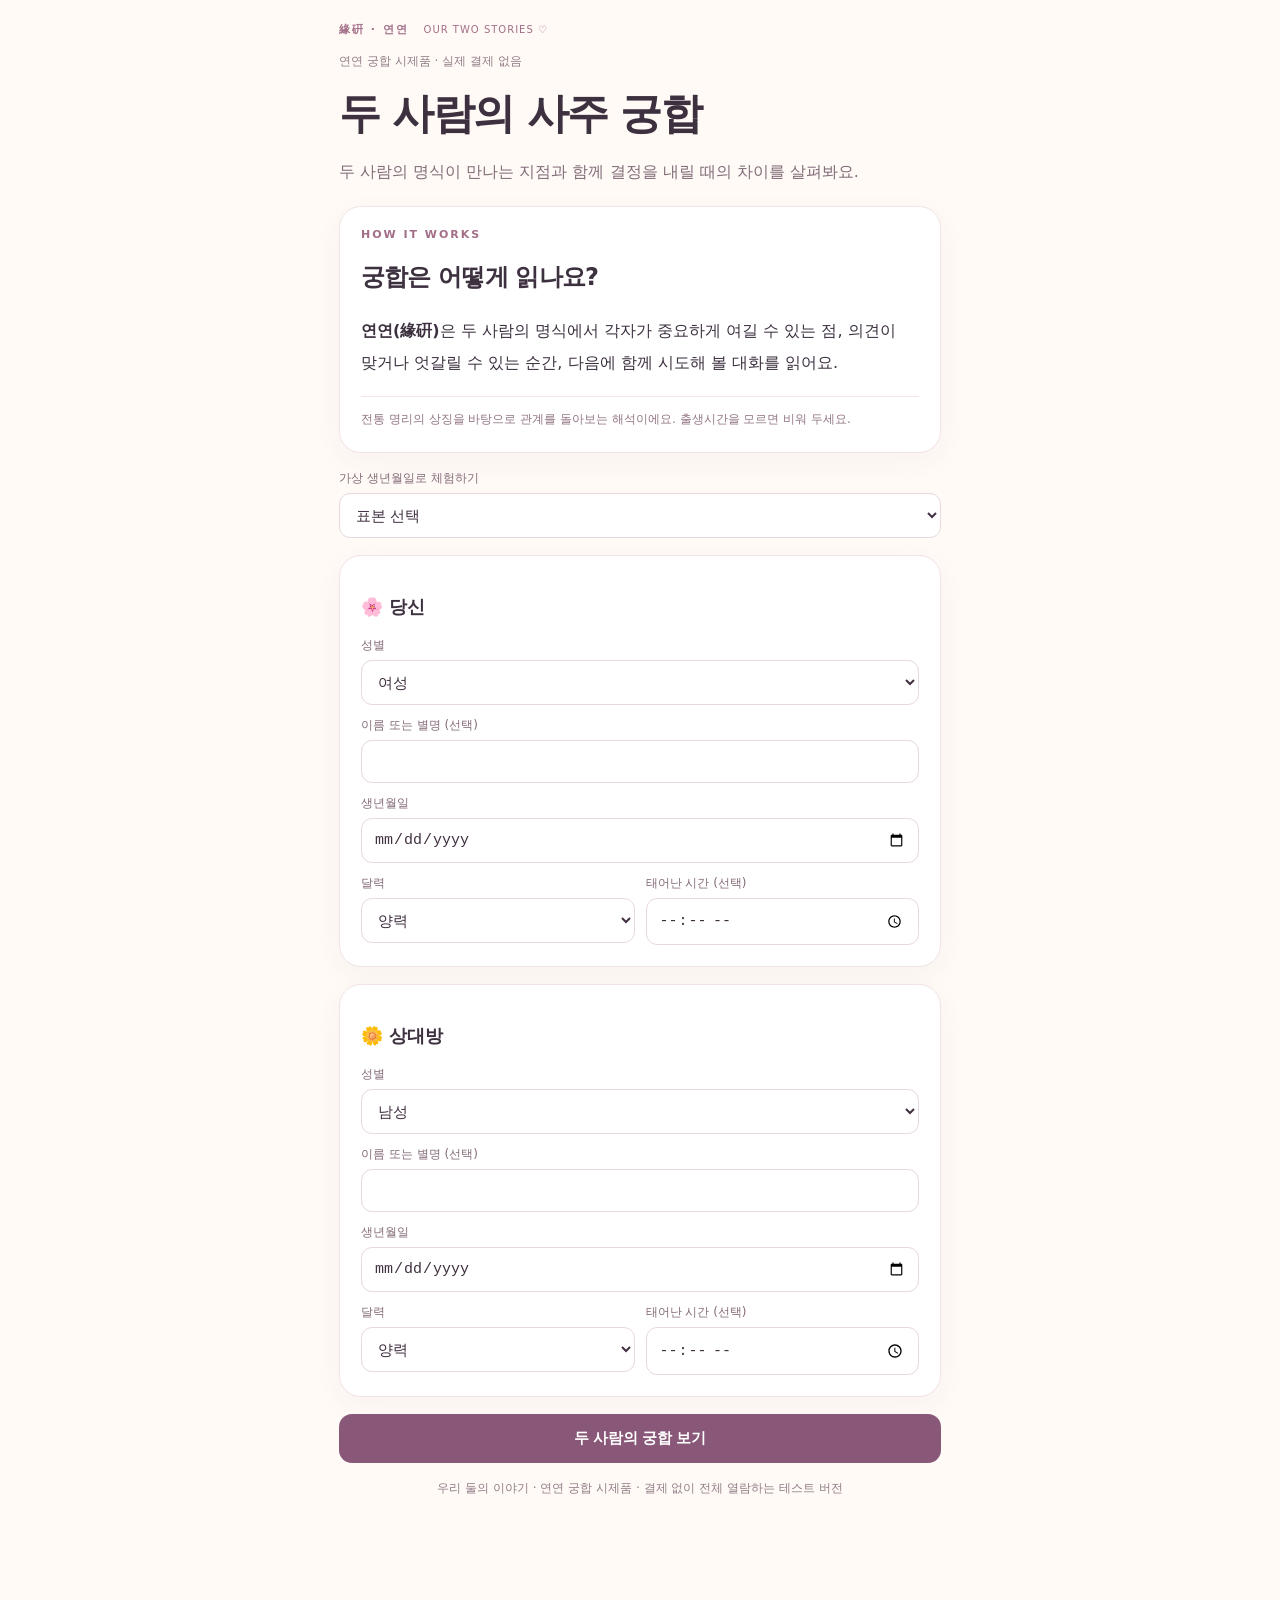
==== commit a7caca6f: "Integrate evidence-led three-chapter RS product preview" ====
--- a/index.html
+++ b/index.html
@@ -39,12 +39,13 @@
 </style><style>
 #premiumReport.reading-mode:not([data-final-chapter='true']) #artSection{display:none!important}
 .paragraph-evidence{margin:-8px 0 24px;padding:8px 12px;border:1px solid #efdee5;border-radius:10px;overflow-wrap:anywhere}.paragraph-evidence summary{cursor:pointer;color:#794e66;font-size:13px;font-weight:700}.paragraph-evidence ul{margin:6px 0;padding-left:20px;font-size:13px;line-height:1.65}
-</style><style>#chapterReaderBottom{display:none;margin:26px 0 16px;padding:20px 0;border-top:1px solid #e9dce4}#premiumReport.reading-mode #chapterReaderBottom{display:block}.reader-bottom-count{text-align:center;font-size:12px;color:#987e8d;letter-spacing:.15em}.reader-buttons button:focus-visible{outline:3px solid #c47a9e;outline-offset:3px}</style><link rel="stylesheet" href="/report-glossary.css"><script src="/report-glossary.js"></script></head><body><main><div class="eyebrow">緣硏 · 연연 <span class="brand-small">OUR TWO STORIES ♡</span></div><p class="muted" role="status">연연 3차 검토 체험판 · 실제 결제 없음</p><section id="formSection"><h1>두 사람의 사주 궁합</h1><p class="subtitle">두 사람의 명식이 만나는 지점과 함께 결정을 내릴 때의 차이를 살펴봐요.</p><section class="card" id="howItWorks"><div class="eyebrow">HOW IT WORKS</div><h2>궁합은 어떻게 읽나요?</h2><p><strong>연연(緣硏)</strong>은 두 사람의 명식에서 각자가 중요하게 여길 수 있는 점, 의견이 맞거나 엇갈릴 수 있는 순간, 다음에 함께 시도해 볼 대화를 읽어요.</p><p class="advisor">전통 명리의 상징을 바탕으로 관계를 돌아보는 해석이에요. 출생시간을 모르면 비워 두세요.</p></section><form id="matchForm"><div class="card"><h3>🌸 당신</h3><label>성별</label><select name="a_gender" required><option value="female">여성</option><option value="male">남성</option><option value="other">기타 / 응답하지 않음</option></select><label>생년월일</label><input name="a_date" required="" type="date" value="1992-03-18"/><div class="twocol"><div><label>달력</label><select name="a_calendar"><option value="solar">양력</option><option value="lunar">음력</option></select></div><div><label>태어난 시간 (선택)</label><input name="a_time" type="time" value="16:00"/></div></div></div><div class="card"><h3>🌼 상대방</h3><label>성별</label><select name="b_gender" required><option value="male">남성</option><option value="female">여성</option><option value="other">기타 / 응답하지 않음</option></select><label>생년월일</label><input name="b_date" required="" type="date" value="1992-04-30"/><div class="twocol"><div><label>달력</label><select name="b_calendar"><option value="solar">양력</option><option value="lunar">음력</option></select></div><div><label>태어난 시간 (선택)</label><input name="b_time" type="time" value="01:00"/></div></div></div><button class="primary" id="submit">두 사람의 궁합 보기</button><p class="error" id="error"></p></form></section><section class="hide" id="result"><span class="tag">우리 둘의 이야기 · 무료 미리보기</span><h1>두 사람의 사주 궁합</h1><div class="hide" id="heroWrap"><img alt="" class="hero" id="heroArt"/></div><p class="muted hide" id="heroNotice" role="status"></p><p class="quote" id="tagline"></p><p class="preview-hook" id="previewStory"></p><div class="blur-teaser" id="blurTeaser" aria-hidden="true"><h2>두 사람의 의견이 만나는 지점</h2><p>같은 제안에 동의해도 그 이유와 기대는 다를 수 있어요.</p></div><div class="card center" id="paywall"><span class="tag">PREMIUM REPORT</span><h2>두 사람의 궁합을 세 장으로 읽어요</h2><p>각자의 명식, 둘 사이의 접점과 긴장, 다음에 시도해 볼 대화를 살펴봐요.</p><p class="quote">무료 체험</p><button class="primary" id="payButton" type="button">3차 리포트 무료로 열기</button><p class="muted">검토용 초안입니다. 버튼을 누르면 결제 없이 전체 리포트가 바로 열립니다.</p><p class="error" id="payNotice" role="status"></p></div><div class="hide" id="premiumReport"><span class="tag">궁합 · 전체 리포트</span><p class="advisor" id="coverage"></p><div id="compatibilityChapters"></div><div class="section hide" id="artSection"><div class="chapter">BONUS · 커플 일러스트 카드</div><h2>우리 둘의 커플 카드 ♡</h2><p class="subtitle" id="artNotice" role="status"></p><div class="art-grid">
+</style><style>#chapterReaderBottom{display:none;margin:26px 0 16px;padding:20px 0;border-top:1px solid #e9dce4}#premiumReport.reading-mode #chapterReaderBottom{display:block}.reader-bottom-count{text-align:center;font-size:12px;color:#987e8d;letter-spacing:.15em}.reader-buttons button:focus-visible{outline:3px solid #c47a9e;outline-offset:3px}.evidence-id{display:block;font-size:.78rem;overflow-wrap:anywhere}.lunar-leap input{width:auto;margin-right:.45rem}.prose p{font-size:1rem}.preview-hook{font-size:1.05rem}</style><link rel="stylesheet" href="/report-glossary.css"><script src="/report-glossary.js"></script></head><body><main><div class="eyebrow">緣硏 · 연연 <span class="brand-small">OUR TWO STORIES ♡</span></div><p class="muted" role="status">연연 궁합 시제품 · 실제 결제 없음</p><section id="formSection"><h1>두 사람의 사주 궁합</h1><p class="subtitle">두 사람의 명식이 만나는 지점과 함께 결정을 내릴 때의 차이를 살펴봐요.</p><section class="card" id="howItWorks"><div class="eyebrow">HOW IT WORKS</div><h2>궁합은 어떻게 읽나요?</h2><p><strong>연연(緣硏)</strong>은 두 사람의 명식에서 각자가 중요하게 여길 수 있는 점, 의견이 맞거나 엇갈릴 수 있는 순간, 다음에 함께 시도해 볼 대화를 읽어요.</p><p class="advisor">전통 명리의 상징을 바탕으로 관계를 돌아보는 해석이에요. 출생시간을 모르면 비워 두세요.</p></section><form id="matchForm"><label for="demo">가상 생년월일로 체험하기</label><select id="demo"><option value="">표본 선택</option><option value="01">01 · 출생시간을 모르는 경우</option><option value="02">02 · 같은 자리의 합과 형</option><option value="04">04 · 뜻과 조건</option><option value="03">03 · 고정 검증 표본</option><option value="art">일러스트와 카드 체험</option></select><div class="card"><h3>🌸 당신</h3><label>성별</label><select name="a_gender" required><option value="female">여성</option><option value="male">남성</option><option value="other">기타 / 응답하지 않음</option></select><label>생년월일</label><input name="a_date" required="" type="date"/><div class="twocol"><div><label>달력</label><select name="a_calendar"><option value="solar">양력</option><option value="lunar">음력</option></select></div><div><label>태어난 시간 (선택)</label><input name="a_time" type="time"/></div></div></div><div class="card"><h3>🌼 상대방</h3><label>성별</label><select name="b_gender" required><option value="male">남성</option><option value="female">여성</option><option value="other">기타 / 응답하지 않음</option></select><label>생년월일</label><input name="b_date" required="" type="date"/><div class="twocol"><div><label>달력</label><select name="b_calendar"><option value="solar">양력</option><option value="lunar">음력</option></select></div><div><label>태어난 시간 (선택)</label><input name="b_time" type="time"/></div></div></div><button class="primary" id="submit">두 사람의 궁합 보기</button><p class="error" id="error" role="alert"></p></form></section><section class="hide" id="result"><span class="tag">우리 둘의 이야기 · 무료 미리보기</span><h1>두 사람의 사주 궁합</h1><p class="subtitle" id="matchedPair"></p><div class="hide" id="heroWrap"><img alt="" class="hero" id="heroArt"/></div><p class="muted hide" id="heroNotice" role="status"></p><p class="quote" id="tagline"></p><p class="preview-hook" id="previewStory"></p><p class="advisor" id="previewCoverage"></p><div class="blur-teaser" id="blurTeaser" aria-hidden="true"><h2>두 사람의 의견이 만나는 지점</h2><p>같은 제안에 동의해도 그 이유와 기대는 다를 수 있어요.</p></div><div class="card center" id="paywall"><span class="tag">PREMIUM REPORT</span><h2>두 사람의 궁합을 세 장으로 읽어요</h2><p>각자의 명식, 둘 사이의 접점과 긴장, 다음에 시도해 볼 대화를 살펴봐요.</p><p class="quote">무료 체험</p><button class="primary" id="payButton" type="button">테스트로 전체 리포트 열기</button><p class="muted">검토용 초안입니다. 버튼을 누르면 결제 없이 전체 리포트가 바로 열립니다.</p><p class="error" id="payNotice" role="status"></p></div><div class="hide" id="premiumReport"><span class="tag">궁합 · 전체 리포트</span><p class="advisor" id="coverage"></p><div id="compatibilityChapters"></div><div class="section hide" id="artSection"><div class="chapter">BONUS · 커플 일러스트 카드</div><h2>우리 둘의 커플 카드 ♡</h2><p class="subtitle" id="artNotice" role="status"></p><div class="art-grid">
 <figure><img alt="" loading="lazy"/><figcaption>문구 있는 카드 · SNS 공유용</figcaption><a download>이미지 저장</a></figure>
 <figure><img alt="" loading="lazy"/><figcaption>문구 없는 카드 · 프로필용</figcaption><a download>이미지 저장</a></figure>
-</div></div></div><div class="card center"><button class="secondary" id="back">다른 생일로 다시 보기</button></div></section><div class="loading-overlay hide" id="analysisLoading" role="status" aria-live="polite" aria-label="관계 분석 중"><div class="loading-box"><div class="loading-seal">緣硏</div><h2 class="loading-title">두 사람의 궁합을<br>읽고 있어요…</h2><div class="loading-steps"><div class="loading-step" id="step0">두 사람의 사주를 살펴보고 있어요</div><div class="loading-step" id="step1">서로 다른 기운의 만남을 읽고 있어요</div><div class="loading-step" id="step2">두 사람의 명식에서 해석 근거를 확인하고 있어요</div></div><p class="loading-note">잠시만 기다려 주세요 ♡</p></div></div><p class="muted center">우리 둘의 이야기 · 연연 3차 · 결제 없이 전체 열람하는 테스트 버전</p></main><script>
+</div></div></div><div class="card center"><button class="secondary" id="back">다른 생일로 다시 보기</button></div></section><div class="loading-overlay hide" id="analysisLoading" role="status" aria-live="polite" aria-label="관계 분석 중"><div class="loading-box"><div class="loading-seal">緣硏</div><h2 class="loading-title">두 사람의 궁합을<br>읽고 있어요…</h2><div class="loading-steps"><div class="loading-step" id="step0">두 사람의 사주를 살펴보고 있어요</div><div class="loading-step" id="step1">서로 다른 기운의 만남을 읽고 있어요</div><div class="loading-step" id="step2">두 사람의 명식에서 해석 근거를 확인하고 있어요</div></div><p class="loading-note">잠시만 기다려 주세요 ♡</p></div></div><p class="muted center">우리 둘의 이야기 · 연연 궁합 시제품 · 결제 없이 전체 열람하는 테스트 버전</p></main><script>
 const $=id=>document.getElementById(id);
 function setupPreviewArt(couple, art){
+ $('matchedPair').textContent='문학 속 관계 · '+couple.name+(couple.work?' · '+couple.work:'');
  const image=$('heroArt');
  const wrap=$('heroWrap');
  const notice=$('heroNotice');
@@ -88,6 +89,23 @@
    }
  }
 }
+const demos={
+ '01':['1992-10-08','','1981-03-09','22:00'],
+ '02':['1974-06-24','15:00','1983-06-22','12:00'],
+ '04':['2007-10-17','09:00','1973-08-31',''],
+ '03':['1975-01-16','07:00','1979-04-08','03:00'],
+ art:['1992-03-18','16:00','1992-04-30','01:00']
+};
+$('demo').addEventListener('change',event=>{
+ const data=demos[event.target.value];
+ if(!data)return;
+ ['a_date','a_time','b_date','b_time'].forEach((key,index)=>$(key).value=data[index]);
+ for(const owner of ['a','b']){
+  $(owner+'_calendar').value='solar';
+  $(owner+'_calendar').dispatchEvent(new Event('change'));
+  document.querySelector('[name="'+owner+'_leap"]').checked=false;
+ }
+});
 const personLabels={a:'첫째',b:'둘째'};
 const pillarLabels={year:'년주',month:'월주',day:'일주',hour:'시주'};
 let names={};
@@ -102,6 +120,20 @@
  input.id=input.name=label.htmlFor;
  input.maxLength=30;
  date.previousElementSibling.before(label,input);
+ for(const field of ['date','gender','calendar','time']){
+  const control=document.querySelector('[name="'+owner+'_'+field+'"]');
+  control.id=control.name;
+  control.previousElementSibling.htmlFor=control.id;
+ }
+ const calendar=$(owner+'_calendar');
+ const leap=element('label','윤달');
+ const check=document.createElement('input');
+ check.type='checkbox';
+ check.name=owner+'_leap';
+ leap.prepend(check);
+ leap.classList.add('lunar-leap','hide');
+ calendar.after(leap);
+ calendar.addEventListener('change',()=>leap.classList.toggle('hide',calendar.value!=='lunar'));
 }
 
 function namedText(text, used){
@@ -148,6 +180,10 @@
   }
  }
  card.append(table,element('p',`일주의 위 칸에 있는 ${chart.day_master} 글자가 일간이에요. 일간의 이름과 오행을 합쳐 ‘${chart.day_master_label}’라고 불러요.`,'muted'));
+ if(chart.year_month_alternatives?.length>1){
+  const options=chart.year_month_alternatives.map(row=>row.year+'년주 · '+row.month+'월주');
+  card.append(element('p','절기 경계의 후보 · '+options.join(' / '),'muted'));
+ }
  return card;
 }
 
@@ -203,7 +239,7 @@
   const prose=document.createElement('div');
   prose.className='prose';
   const used=new Set();
-  if(index===1)prose.append(relationshipCards(reading));
+
   for(const [position,entry] of chapter.paragraphs.entries()){
    if(index===0){
     const owner=position===0?'a':'b';
@@ -220,10 +256,16 @@
     const item=document.createElement('li');
     item.dataset.evidenceId=id;
     item.textContent=evidenceText(reading.evidence[id],reading.evidence);
+    item.append(element('code',id,'evidence-id'));
     list.append(item);
    }
    details.append(summary,list);
    prose.append(paragraph,details);
+  }
+  if(index===1){
+   const details=element('details','','paragraph-evidence');
+   details.append(element('summary','중심 근거와 함께 살핀 단서'),relationshipCards(reading));
+   prose.append(details);
   }
   if(index===1&&reading.literature){
    const {work,pair,text}=reading.literature;
@@ -243,7 +285,8 @@
 
 function fillPreview(preview){
  $('tagline').textContent=preview.title;
- $('previewStory').textContent=coverageText(preview.coverage)||preview.description;
+ $('previewStory').textContent=preview.description;
+ $('previewCoverage').textContent=coverageText(preview.coverage);
 }
 // Keep optional display names in this page and out of birth-data requests.
 $('matchForm').addEventListener('submit',event=>{
@@ -264,8 +307,8 @@
 }
 function hideAnalysisLoading(){clearInterval(loadingTimer);$('analysisLoading').classList.add('hide')}
 
-$('payButton').addEventListener('click',async()=>{if(!lastPayload)return;const btn=$('payButton');btn.disabled=true;btn.textContent='전체 리포트를 준비하고 있어요…';$('payNotice').textContent='';try{const r=await fetch('/api/test-unlock',{method:'POST',headers:{'Content-Type':'application/json'},body:JSON.stringify(lastPayload)});const d=await r.json();if(!r.ok)throw Error(d.error||'다시 시도해 주세요');fill(d.full_report.compatibility);setupCoupleCard(d.couple,d.art);$('premiumReport').classList.remove('hide');window.yeonyeonInitReader();$('paywall').classList.add('hide');$('blurTeaser').classList.add('hide');$('premiumReport').scrollIntoView({behavior:'smooth',block:'start'});}catch(e){$('payNotice').textContent=e.message;}finally{btn.disabled=false;btn.textContent='3차 리포트 무료로 열기';}});
-$('matchForm').addEventListener('submit',async e=>{e.preventDefault();$('error').textContent='';$('submit').disabled=true;$('submit').textContent='분석 중…';showAnalysisLoading();const started=Date.now();const f=new FormData(e.target),p=k=>({date:f.get(k+'_date'),calendar:f.get(k+'_calendar'),time:f.get(k+'_time'),gender:f.get(k+'_gender')});try{const r=await fetch('/api/match',{method:'POST',headers:{'Content-Type':'application/json'},body:JSON.stringify({a:p('a'),b:p('b')})});const d=await r.json();if(!r.ok)throw Error(d.error||'잠시 후 다시 시도해 주세요');await wait(Math.max(0,2000-(Date.now()-started)));lastPayload={a:p('a'),b:p('b')};$('premiumReport').classList.add('hide');$('paywall').classList.remove('hide');$('blurTeaser').classList.remove('hide');fillPreview(d.preview);document.querySelector('#result>.tag').textContent='우리 둘의 이야기 · 무료 미리보기';setupPreviewArt(d.couple,d.art);$('formSection').classList.add('hide');$('result').classList.remove('hide');window.scrollTo(0,0)}catch(err){$('error').textContent=err.message}finally{hideAnalysisLoading();$('submit').disabled=false;$('submit').textContent='두 사람의 궁합 보기'}});
+$('payButton').addEventListener('click',async()=>{if(!lastPayload)return;const btn=$('payButton');btn.disabled=true;btn.textContent='전체 리포트를 준비하고 있어요…';$('payNotice').textContent='';try{const r=await fetch('/api/test-unlock',{method:'POST',headers:{'Content-Type':'application/json'},body:JSON.stringify(lastPayload)});const d=await r.json();if(!r.ok)throw Error(d.error||'다시 시도해 주세요');fill(d.full_report.compatibility);setupCoupleCard(d.couple,d.art);$('premiumReport').classList.remove('hide');window.yeonyeonInitReader();$('paywall').classList.add('hide');$('blurTeaser').classList.add('hide');$('premiumReport').scrollIntoView({behavior:'smooth',block:'start'});}catch(e){$('payNotice').textContent=e.message;}finally{btn.disabled=false;btn.textContent='테스트로 전체 리포트 열기';}});
+$('matchForm').addEventListener('submit',async e=>{e.preventDefault();$('error').textContent='';$('submit').disabled=true;$('submit').textContent='분석 중…';showAnalysisLoading();const started=Date.now();const f=new FormData(e.target),p=k=>({date:f.get(k+'_date'),calendar:f.get(k+'_calendar'),time:f.get(k+'_time'),gender:f.get(k+'_gender'),leap:f.get(k+'_calendar')==='lunar'&&f.has(k+'_leap')});try{const r=await fetch('/api/match',{method:'POST',headers:{'Content-Type':'application/json'},body:JSON.stringify({a:p('a'),b:p('b')})});const d=await r.json();if(!r.ok)throw Error(d.error||'잠시 후 다시 시도해 주세요');await wait(Math.max(0,2000-(Date.now()-started)));lastPayload={a:p('a'),b:p('b')};$('premiumReport').classList.add('hide');$('paywall').classList.remove('hide');$('blurTeaser').classList.remove('hide');fillPreview(d.preview);document.querySelector('#result>.tag').textContent='우리 둘의 이야기 · 무료 미리보기';setupPreviewArt(d.couple,d.art);$('formSection').classList.add('hide');$('result').classList.remove('hide');window.scrollTo(0,0)}catch(err){$('error').textContent=err.message}finally{hideAnalysisLoading();$('submit').disabled=false;$('submit').textContent='두 사람의 궁합 보기'}});
 $('back').onclick=()=>{lastPayload=null;$('premiumReport').classList.add('hide');$('paywall').classList.remove('hide');$('blurTeaser').classList.remove('hide');$('result').classList.add('hide');$('formSection').classList.remove('hide');window.scrollTo(0,0)};
 for(const im of document.querySelectorAll('img'))im.addEventListener('error',()=>{$('imageError').classList.remove('hide')});
 </script><script>
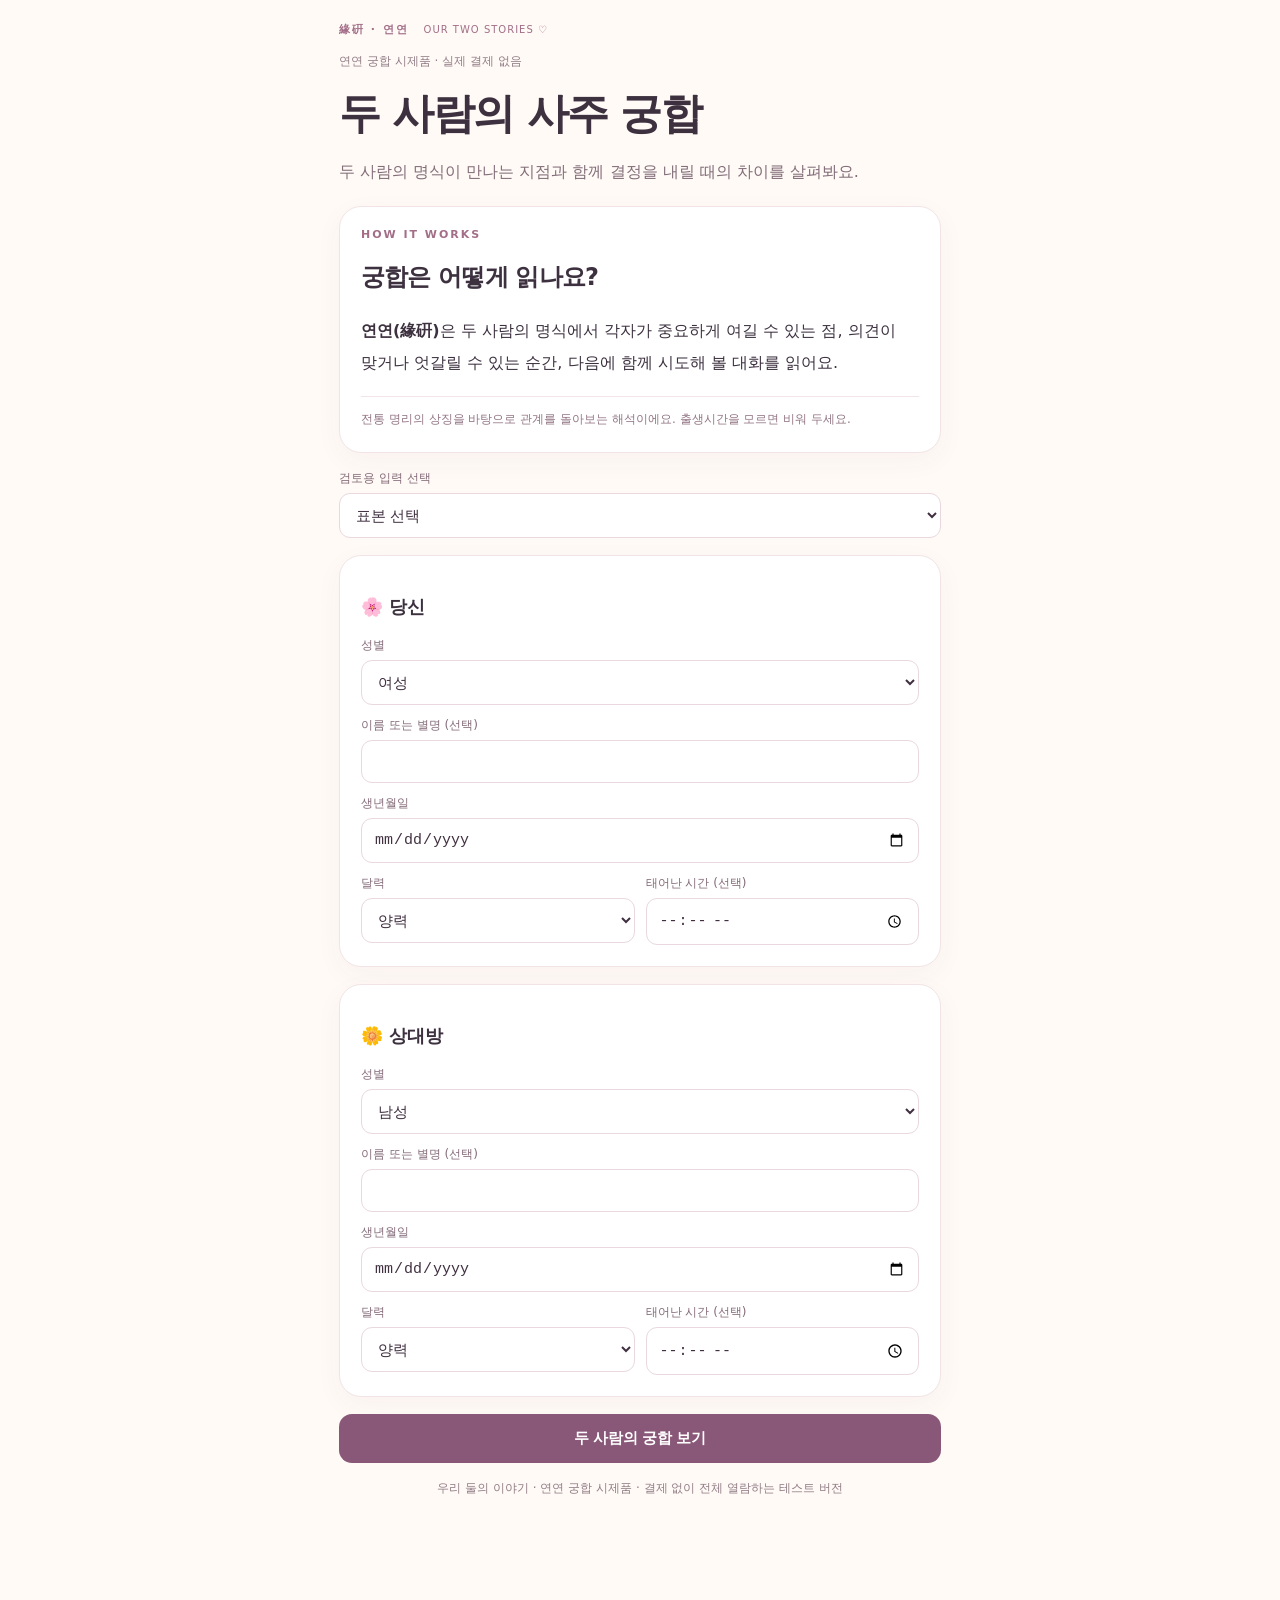
==== commit 2f124e7f: "Generate three chapters from confirmed compatibility evidence" ====
--- a/index.html
+++ b/index.html
@@ -39,7 +39,7 @@
 </style><style>
 #premiumReport.reading-mode:not([data-final-chapter='true']) #artSection{display:none!important}
 .paragraph-evidence{margin:-8px 0 24px;padding:8px 12px;border:1px solid #efdee5;border-radius:10px;overflow-wrap:anywhere}.paragraph-evidence summary{cursor:pointer;color:#794e66;font-size:13px;font-weight:700}.paragraph-evidence ul{margin:6px 0;padding-left:20px;font-size:13px;line-height:1.65}
-</style><style>#chapterReaderBottom{display:none;margin:26px 0 16px;padding:20px 0;border-top:1px solid #e9dce4}#premiumReport.reading-mode #chapterReaderBottom{display:block}.reader-bottom-count{text-align:center;font-size:12px;color:#987e8d;letter-spacing:.15em}.reader-buttons button:focus-visible{outline:3px solid #c47a9e;outline-offset:3px}.evidence-id{display:block;font-size:.78rem;overflow-wrap:anywhere}.lunar-leap input{width:auto;margin-right:.45rem}.prose p{font-size:1rem}.preview-hook{font-size:1.05rem}</style><link rel="stylesheet" href="/report-glossary.css"><script src="/report-glossary.js"></script></head><body><main><div class="eyebrow">緣硏 · 연연 <span class="brand-small">OUR TWO STORIES ♡</span></div><p class="muted" role="status">연연 궁합 시제품 · 실제 결제 없음</p><section id="formSection"><h1>두 사람의 사주 궁합</h1><p class="subtitle">두 사람의 명식이 만나는 지점과 함께 결정을 내릴 때의 차이를 살펴봐요.</p><section class="card" id="howItWorks"><div class="eyebrow">HOW IT WORKS</div><h2>궁합은 어떻게 읽나요?</h2><p><strong>연연(緣硏)</strong>은 두 사람의 명식에서 각자가 중요하게 여길 수 있는 점, 의견이 맞거나 엇갈릴 수 있는 순간, 다음에 함께 시도해 볼 대화를 읽어요.</p><p class="advisor">전통 명리의 상징을 바탕으로 관계를 돌아보는 해석이에요. 출생시간을 모르면 비워 두세요.</p></section><form id="matchForm"><label for="demo">가상 생년월일로 체험하기</label><select id="demo"><option value="">표본 선택</option><option value="01">01 · 출생시간을 모르는 경우</option><option value="02">02 · 같은 자리의 합과 형</option><option value="04">04 · 뜻과 조건</option><option value="03">03 · 고정 검증 표본</option><option value="art">일러스트와 카드 체험</option></select><div class="card"><h3>🌸 당신</h3><label>성별</label><select name="a_gender" required><option value="female">여성</option><option value="male">남성</option><option value="other">기타 / 응답하지 않음</option></select><label>생년월일</label><input name="a_date" required="" type="date"/><div class="twocol"><div><label>달력</label><select name="a_calendar"><option value="solar">양력</option><option value="lunar">음력</option></select></div><div><label>태어난 시간 (선택)</label><input name="a_time" type="time"/></div></div></div><div class="card"><h3>🌼 상대방</h3><label>성별</label><select name="b_gender" required><option value="male">남성</option><option value="female">여성</option><option value="other">기타 / 응답하지 않음</option></select><label>생년월일</label><input name="b_date" required="" type="date"/><div class="twocol"><div><label>달력</label><select name="b_calendar"><option value="solar">양력</option><option value="lunar">음력</option></select></div><div><label>태어난 시간 (선택)</label><input name="b_time" type="time"/></div></div></div><button class="primary" id="submit">두 사람의 궁합 보기</button><p class="error" id="error" role="alert"></p></form></section><section class="hide" id="result"><span class="tag">우리 둘의 이야기 · 무료 미리보기</span><h1>두 사람의 사주 궁합</h1><p class="subtitle" id="matchedPair"></p><div class="hide" id="heroWrap"><img alt="" class="hero" id="heroArt"/></div><p class="muted hide" id="heroNotice" role="status"></p><p class="quote" id="tagline"></p><p class="preview-hook" id="previewStory"></p><p class="advisor" id="previewCoverage"></p><div class="blur-teaser" id="blurTeaser" aria-hidden="true"><h2>두 사람의 의견이 만나는 지점</h2><p>같은 제안에 동의해도 그 이유와 기대는 다를 수 있어요.</p></div><div class="card center" id="paywall"><span class="tag">PREMIUM REPORT</span><h2>두 사람의 궁합을 세 장으로 읽어요</h2><p>각자의 명식, 둘 사이의 접점과 긴장, 다음에 시도해 볼 대화를 살펴봐요.</p><p class="quote">무료 체험</p><button class="primary" id="payButton" type="button">테스트로 전체 리포트 열기</button><p class="muted">검토용 초안입니다. 버튼을 누르면 결제 없이 전체 리포트가 바로 열립니다.</p><p class="error" id="payNotice" role="status"></p></div><div class="hide" id="premiumReport"><span class="tag">궁합 · 전체 리포트</span><p class="advisor" id="coverage"></p><div id="compatibilityChapters"></div><div class="section hide" id="artSection"><div class="chapter">BONUS · 커플 일러스트 카드</div><h2>우리 둘의 커플 카드 ♡</h2><p class="subtitle" id="artNotice" role="status"></p><div class="art-grid">
+</style><style>#chapterReaderBottom{display:none;margin:26px 0 16px;padding:20px 0;border-top:1px solid #e9dce4}#premiumReport.reading-mode #chapterReaderBottom{display:block}.reader-bottom-count{text-align:center;font-size:12px;color:#987e8d;letter-spacing:.15em}.reader-buttons button:focus-visible{outline:3px solid #c47a9e;outline-offset:3px}.evidence-id{display:block;font-size:.78rem;overflow-wrap:anywhere}.lunar-leap input{width:auto;margin-right:.45rem}.prose p{font-size:1rem}.preview-hook{font-size:1.05rem}</style><link rel="stylesheet" href="/report-glossary.css"><script src="/report-glossary.js"></script></head><body><main><div class="eyebrow">緣硏 · 연연 <span class="brand-small">OUR TWO STORIES ♡</span></div><p class="muted" role="status">연연 궁합 시제품 · 실제 결제 없음</p><section id="formSection"><h1>두 사람의 사주 궁합</h1><p class="subtitle">두 사람의 명식이 만나는 지점과 함께 결정을 내릴 때의 차이를 살펴봐요.</p><section class="card" id="howItWorks"><div class="eyebrow">HOW IT WORKS</div><h2>궁합은 어떻게 읽나요?</h2><p><strong>연연(緣硏)</strong>은 두 사람의 명식에서 각자가 중요하게 여길 수 있는 점, 의견이 맞거나 엇갈릴 수 있는 순간, 다음에 함께 시도해 볼 대화를 읽어요.</p><p class="advisor">전통 명리의 상징을 바탕으로 관계를 돌아보는 해석이에요. 출생시간을 모르면 비워 두세요.</p></section><form id="matchForm"><label for="demo">검토용 입력 선택</label><select id="demo"><option value="">표본 선택</option><option value="review">검토용 부부 · 두 사람 출생시간 미상</option><option value="01">01 · 출생시간을 모르는 경우</option><option value="02">02 · 같은 자리의 합과 형</option><option value="04">04 · 뜻과 조건</option><option value="03">03 · 고정 검증 표본</option><option value="art">일러스트와 카드 체험</option></select><div class="card"><h3>🌸 당신</h3><label>성별</label><select name="a_gender" required><option value="female">여성</option><option value="male">남성</option><option value="other">기타 / 응답하지 않음</option></select><label>생년월일</label><input name="a_date" required="" type="date"/><div class="twocol"><div><label>달력</label><select name="a_calendar"><option value="solar">양력</option><option value="lunar">음력</option></select></div><div><label>태어난 시간 (선택)</label><input name="a_time" type="time"/></div></div></div><div class="card"><h3>🌼 상대방</h3><label>성별</label><select name="b_gender" required><option value="male">남성</option><option value="female">여성</option><option value="other">기타 / 응답하지 않음</option></select><label>생년월일</label><input name="b_date" required="" type="date"/><div class="twocol"><div><label>달력</label><select name="b_calendar"><option value="solar">양력</option><option value="lunar">음력</option></select></div><div><label>태어난 시간 (선택)</label><input name="b_time" type="time"/></div></div></div><button class="primary" id="submit">두 사람의 궁합 보기</button><p class="error" id="error" role="alert"></p></form></section><section class="hide" id="result"><span class="tag">우리 둘의 이야기 · 무료 미리보기</span><h1>두 사람의 사주 궁합</h1><p class="subtitle" id="matchedPair"></p><div class="hide" id="heroWrap"><img alt="" class="hero" id="heroArt"/></div><p class="muted hide" id="heroNotice" role="status"></p><p class="quote" id="tagline"></p><p class="preview-hook" id="previewStory"></p><p class="advisor" id="previewCoverage"></p><div class="blur-teaser" id="blurTeaser" aria-hidden="true"><h2>두 사람의 의견이 만나는 지점</h2><p>같은 제안에 동의해도 그 이유와 기대는 다를 수 있어요.</p></div><div class="card center" id="paywall"><span class="tag">PREMIUM REPORT</span><h2>두 사람의 궁합을 세 장으로 읽어요</h2><p>각자의 명식, 둘 사이의 접점과 긴장, 다음에 시도해 볼 대화를 살펴봐요.</p><p class="quote">무료 체험</p><button class="primary" id="payButton" type="button">테스트로 전체 리포트 열기</button><p class="muted">검토용 초안입니다. 버튼을 누르면 결제 없이 전체 리포트가 바로 열립니다.</p><p class="error" id="payNotice" role="status"></p></div><div class="hide" id="premiumReport"><span class="tag">궁합 · 전체 리포트</span><p class="advisor" id="coverage"></p><div id="compatibilityChapters"></div><div class="section hide" id="artSection"><div class="chapter">BONUS · 커플 일러스트 카드</div><h2>우리 둘의 커플 카드 ♡</h2><p class="subtitle" id="artNotice" role="status"></p><div class="art-grid">
 <figure><img alt="" loading="lazy"/><figcaption>문구 있는 카드 · SNS 공유용</figcaption><a download>이미지 저장</a></figure>
 <figure><img alt="" loading="lazy"/><figcaption>문구 없는 카드 · 프로필용</figcaption><a download>이미지 저장</a></figure>
 </div></div></div><div class="card center"><button class="secondary" id="back">다른 생일로 다시 보기</button></div></section><div class="loading-overlay hide" id="analysisLoading" role="status" aria-live="polite" aria-label="관계 분석 중"><div class="loading-box"><div class="loading-seal">緣硏</div><h2 class="loading-title">두 사람의 궁합을<br>읽고 있어요…</h2><div class="loading-steps"><div class="loading-step" id="step0">두 사람의 사주를 살펴보고 있어요</div><div class="loading-step" id="step1">서로 다른 기운의 만남을 읽고 있어요</div><div class="loading-step" id="step2">두 사람의 명식에서 해석 근거를 확인하고 있어요</div></div><p class="loading-note">잠시만 기다려 주세요 ♡</p></div></div><p class="muted center">우리 둘의 이야기 · 연연 궁합 시제품 · 결제 없이 전체 열람하는 테스트 버전</p></main><script>
@@ -94,11 +94,16 @@
  '02':['1974-06-24','15:00','1983-06-22','12:00'],
  '04':['2007-10-17','09:00','1973-08-31',''],
  '03':['1975-01-16','07:00','1979-04-08','03:00'],
+ review:['1992-03-18','','1992-04-30',''],
  art:['1992-03-18','16:00','1992-04-30','01:00']
 };
 $('demo').addEventListener('change',event=>{
  const data=demos[event.target.value];
  if(!data)return;
+ if(event.target.value==='review'){
+  $('a_gender').value='male';
+  $('b_gender').value='female';
+ }
  ['a_date','a_time','b_date','b_time'].forEach((key,index)=>$(key).value=data[index]);
  for(const owner of ['a','b']){
   $(owner+'_calendar').value='solar';
@@ -187,42 +192,12 @@
  return card;
 }
 
-function relationshipCards(reading){
- const list=element('dl','','relationship-cards');
- for(const id of reading.highlights){
-  const card=reading.evidence[id];
-  const row=element('div');
-  if(card.sources){
-   row.append(element('dt',card.kind),element('dd',card.sources.map(source=>
-    displayName(source.person)+' '+pillarLabels[source.pillar]+' '+source.symbol).join(' · ')));
-  }else{
-   const viewer=card.perspective;
-   const other=viewer==='a'?'b':'a';
-   row.append(element('dt',displayName(viewer)+' → '+displayName(other)),
-    element('dd',`상대의 일간 ${reading.charts[other].day_master}를 ${reading.charts[viewer].day_master}에서 보면 ${card.ten_god}`));
-  }
-  list.append(row);
- }
- return list;
-}
-
 function coverageText(coverage){
  return Object.entries(coverage).map(([person,missing])=>{
   const hour=missing.includes('hour')?' 출생시간 미상으로 시주를 해석에서 보류했어요.':'';
   const other=missing.filter(pillar=>pillar!=='hour').map(pillar=>pillarLabels[pillar]);
   return hour||other.length?displayName(person)+' ·'+hour+(other.length?' '+other.join('·')+(hour?'도':'가')+' 확정되지 않아 해석에서 보류했어요.':''):'';
  }).filter(Boolean).join(' ');
-}
-
-function evidenceText(card, evidence){
- if(card.sources) return card.kind+' · '+card.sources.map(source=>
-  personLabels[source.person]+' '+pillarLabels[source.pillar]+' '+source.symbol
- ).join(' / ');
- if(card.source_ids) return personLabels[card.perspective]+'의 관점 · '+card.ten_god+' · '+
-  card.source_ids.map(id=>evidenceText(evidence[id],evidence)).join(' / ');
- if(card.kind==='확정 범위') return coverageText({[card.person]:card.unresolved_pillars})||personLabels[card.person]+' · 네 기둥 확인';
- const layer=card.layer==='hidden'?card.branch+'의 지장간 '+card.tier:'천간';
- return personLabels[card.person]+' '+pillarLabels[card.pillar]+' '+layer+' '+card.symbol;
 }
 
 function fill(reading){
@@ -240,38 +215,17 @@
   prose.className='prose';
   const used=new Set();
 
-  for(const [position,entry] of chapter.paragraphs.entries()){
-   if(index===0){
-    const owner=position===0?'a':'b';
-    prose.append(natalChart(owner,reading.charts[owner]));
+  if(index===0){
+   prose.append(natalChart('a',reading.charts.a),natalChart('b',reading.charts.b));
+  }
+  let owner;
+  for(const entry of chapter.paragraphs){
+   if(entry.owner&&entry.owner!==owner){
+    owner=entry.owner;
+    prose.append(element('h3',displayName(owner)+'의 명식 해설'));
    }
-   const paragraph=document.createElement('p');
-   paragraph.textContent=namedText(entry.text,used);
-   const details=document.createElement('details');
-   details.className='paragraph-evidence';
-   const summary=document.createElement('summary');
-   summary.textContent='해석 근거 보기';
-   const list=document.createElement('ul');
-   for(const id of entry.evidence_ids){
-    const item=document.createElement('li');
-    item.dataset.evidenceId=id;
-    item.textContent=evidenceText(reading.evidence[id],reading.evidence);
-    item.append(element('code',id,'evidence-id'));
-    list.append(item);
-   }
-   details.append(summary,list);
-   prose.append(paragraph,details);
-  }
-  if(index===1){
-   const details=element('details','','paragraph-evidence');
-   details.append(element('summary','중심 근거와 함께 살핀 단서'),relationshipCards(reading));
-   prose.append(details);
-  }
-  if(index===1&&reading.literature){
-   const {work,pair,text}=reading.literature;
-   const aside=element('aside','','literature-corner');
-   aside.append(element('h3','문학 속 커플'),element('p',`《${work}》 · ${pair}`),element('p',text));
-   prose.append(aside);
+   if(entry.heading)prose.append(element(index===0?'h4':'h3',entry.heading));
+   prose.append(element('p',namedText(entry.text,used)));
   }
   section.append(label,heading,prose);
   return section;
